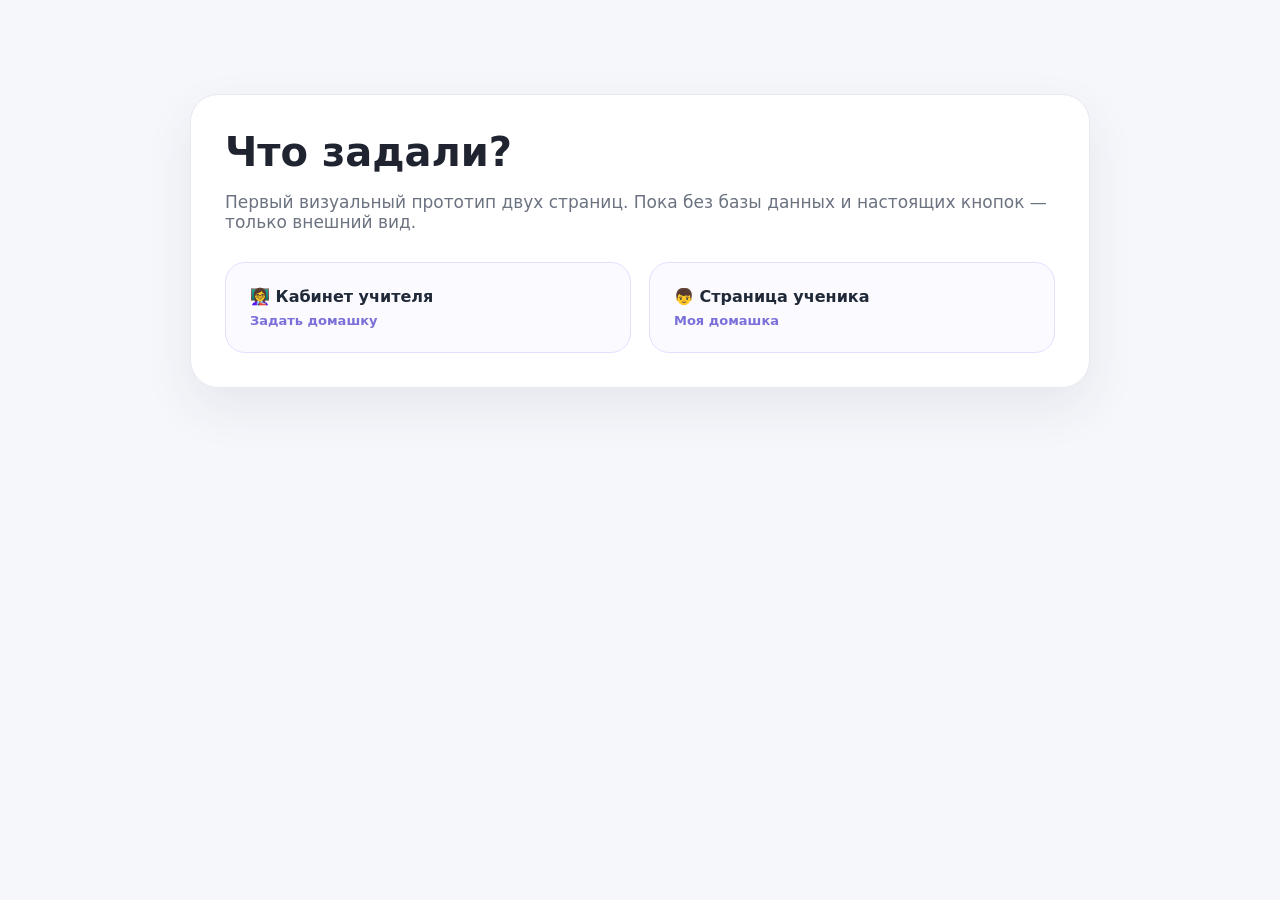
==== index.html @ 57237408 "Initial project upload" ====
<!doctype html>
<html lang="ru">
<head>
<meta charset="utf-8">
<meta name="viewport" content="width=device-width, initial-scale=1">
<title>Что задали? — UI прототип</title>
<style>
body{margin:0;font-family:Inter,"Segoe UI",system-ui,sans-serif;background:#f6f7fb;color:#202431}
.wrap{max-width:900px;margin:70px auto;padding:24px}
.card{background:#fff;border:1px solid #e7e9ef;border-radius:28px;padding:34px;box-shadow:0 20px 50px rgba(45,48,80,.08)}
h1{font-size:40px;margin:0 0 10px}p{color:#6b7280;font-size:17px}
.links{display:grid;grid-template-columns:1fr 1fr;gap:18px;margin-top:30px}
a{display:block;text-decoration:none;color:#1f2937;background:#fafaff;border:1px solid #e3dfff;border-radius:20px;padding:24px;font-weight:800}
a span{display:block;font-size:13px;color:#7b70d9;margin-top:7px}
@media(max-width:650px){.links{grid-template-columns:1fr}}
</style>
</head>
<body>
<div class="wrap">
  <div class="card">
    <h1>Что задали?</h1>
    <p>Первый визуальный прототип двух страниц. Пока без базы данных и настоящих кнопок — только внешний вид.</p>
    <div class="links">
      <a href="teacher.html">👩‍🏫 Кабинет учителя<span>Задать домашку</span></a>
      <a href="student.html">👦 Страница ученика<span>Моя домашка</span></a>
    </div>
  </div>
</div>
</body>
</html>
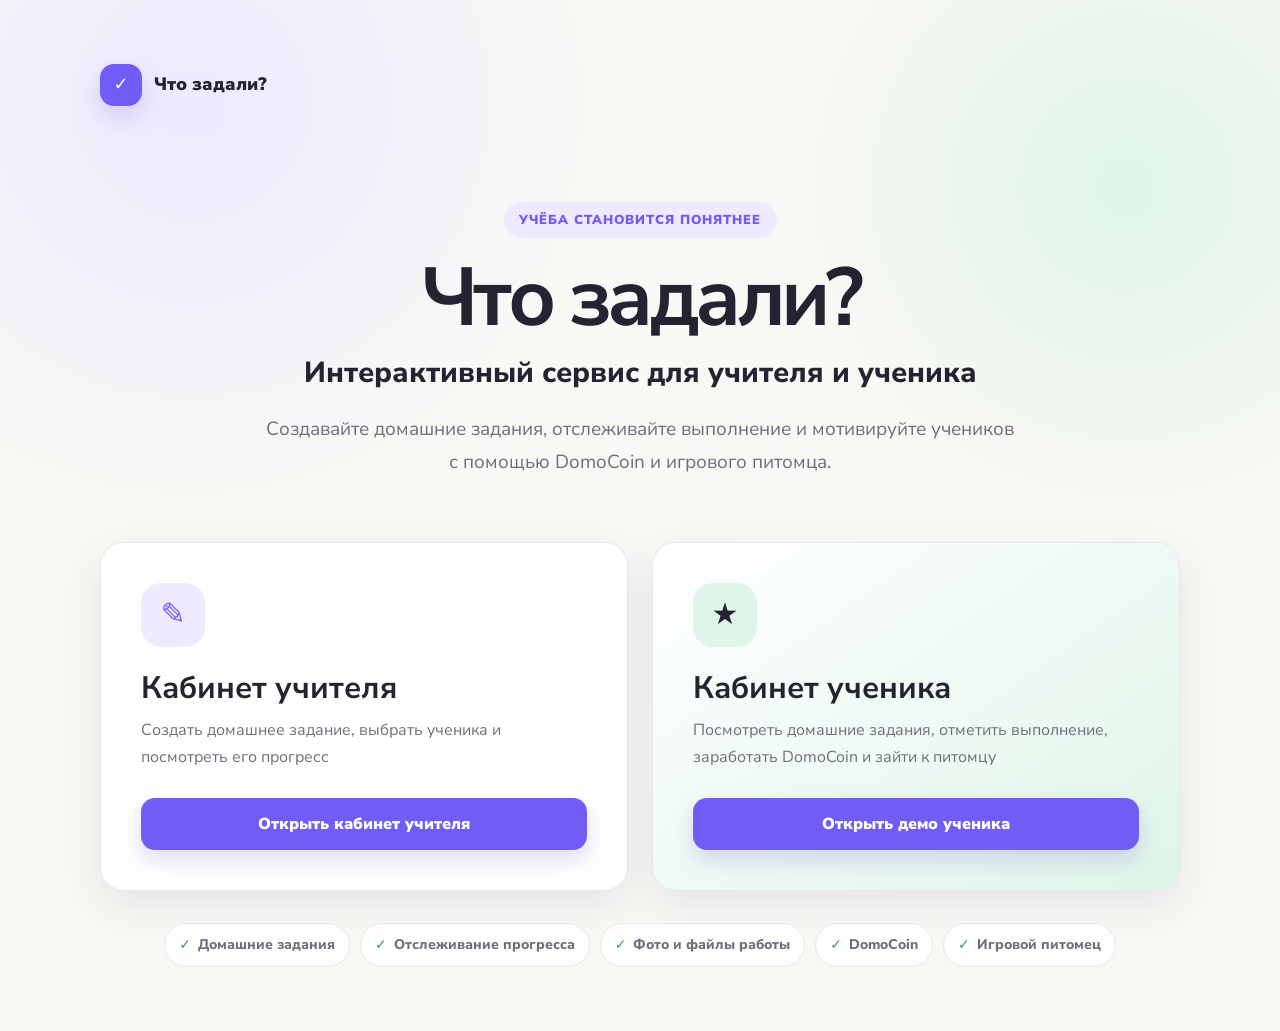
==== commit a8312464: "Update project landing page" ====
--- a/index.html
+++ b/index.html
@@ -1,30 +1,69 @@
 <!doctype html>
 <html lang="ru">
 <head>
-<meta charset="utf-8">
-<meta name="viewport" content="width=device-width, initial-scale=1">
-<title>Что задали? — UI прототип</title>
-<style>
-body{margin:0;font-family:Inter,"Segoe UI",system-ui,sans-serif;background:#f6f7fb;color:#202431}
-.wrap{max-width:900px;margin:70px auto;padding:24px}
-.card{background:#fff;border:1px solid #e7e9ef;border-radius:28px;padding:34px;box-shadow:0 20px 50px rgba(45,48,80,.08)}
-h1{font-size:40px;margin:0 0 10px}p{color:#6b7280;font-size:17px}
-.links{display:grid;grid-template-columns:1fr 1fr;gap:18px;margin-top:30px}
-a{display:block;text-decoration:none;color:#1f2937;background:#fafaff;border:1px solid #e3dfff;border-radius:20px;padding:24px;font-weight:800}
-a span{display:block;font-size:13px;color:#7b70d9;margin-top:7px}
-@media(max-width:650px){.links{grid-template-columns:1fr}}
-</style>
+  <meta charset="utf-8">
+  <meta name="viewport" content="width=device-width, initial-scale=1">
+  <title>Что задали? — сервис для учителя и ученика</title>
+  <link rel="preconnect" href="https://fonts.googleapis.com">
+  <link rel="preconnect" href="https://fonts.gstatic.com" crossorigin>
+  <link href="https://fonts.googleapis.com/css2?family=Nunito+Sans:wght@400;600;700;800;900&display=swap" rel="stylesheet">
+  <link rel="stylesheet" href="styles.css">
+  <style>
+    .landing-page{min-height:100vh;padding:clamp(24px,5vw,72px) 20px;background:radial-gradient(circle at 15% 10%,var(--color-primary-light) 0,transparent 28%),radial-gradient(circle at 88% 18%,var(--color-mint) 0,transparent 24%),var(--color-background);overflow:hidden}
+    .landing-shell{width:min(1080px,100%);margin:0 auto}
+    .landing-brand{display:inline-flex;align-items:center;gap:12px;color:var(--color-text);font-weight:900;font-size:18px;text-decoration:none}
+    .landing-brand-mark{display:grid;place-items:center;width:42px;height:42px;border-radius:14px;color:#fff;background:var(--color-primary);box-shadow:0 10px 24px rgba(110,86,207,.24)}
+    .landing-hero{text-align:center;padding:clamp(52px,8vw,96px) 0 clamp(38px,6vw,64px)}
+    .landing-eyebrow{display:inline-flex;padding:8px 15px;border-radius:999px;color:var(--color-primary);background:var(--color-primary-light);font-size:13px;font-weight:900;letter-spacing:.08em;text-transform:uppercase}
+    .landing-hero h1{margin:20px 0 12px;color:var(--color-text);font-size:clamp(48px,8vw,82px);line-height:.98;letter-spacing:-.055em}
+    .landing-subtitle{margin:0;color:var(--color-text);font-size:clamp(21px,3vw,29px);font-weight:800}
+    .landing-description{max-width:750px;margin:18px auto 0;color:var(--color-text-muted);font-size:clamp(16px,2vw,19px);line-height:1.7}
+    .landing-cards{display:grid;grid-template-columns:repeat(2,minmax(0,1fr));gap:24px}
+    .landing-card{display:flex;flex-direction:column;min-height:330px;padding:clamp(26px,4vw,40px);border:1px solid var(--color-border);border-radius:var(--radius-xl);background:var(--color-surface);box-shadow:var(--shadow-md);transition:transform .22s ease,box-shadow .22s ease,border-color .22s ease}
+    .landing-card:hover{transform:translateY(-5px);border-color:var(--color-primary-light);box-shadow:var(--shadow-lg)}
+    .landing-card--student{background:linear-gradient(145deg,var(--color-surface),var(--color-mint))}
+    .landing-card-icon{display:grid;place-items:center;width:64px;height:64px;margin-bottom:24px;border-radius:20px;background:var(--color-primary-light);color:var(--color-primary);font-size:30px}
+    .landing-card--student .landing-card-icon{background:var(--color-mint);color:var(--color-text)}
+    .landing-card h2{margin:0 0 12px;font-size:clamp(24px,3vw,31px);color:var(--color-text)}
+    .landing-card p{margin:0 0 28px;color:var(--color-text-muted);font-size:16px;line-height:1.65}
+    .landing-action{display:inline-flex;align-items:center;justify-content:center;min-height:52px;margin-top:auto;padding:0 22px;border-radius:var(--radius-md);background:var(--color-primary);color:#fff;text-decoration:none;font-weight:900;box-shadow:0 10px 22px rgba(110,86,207,.22);transition:transform .18s ease,background .18s ease,box-shadow .18s ease}
+    .landing-action:hover{transform:translateY(-2px);background:var(--color-primary-hover);box-shadow:0 14px 28px rgba(110,86,207,.28)}
+    .landing-action:focus-visible{outline:3px solid var(--color-focus);outline-offset:3px}
+    .landing-features{display:flex;flex-wrap:wrap;justify-content:center;gap:10px;margin:32px auto 0;padding:0;list-style:none}
+    .landing-features li{display:flex;align-items:center;gap:7px;padding:10px 14px;border:1px solid var(--color-border);border-radius:999px;background:rgba(255,255,255,.82);color:var(--color-text-muted);font-size:14px;font-weight:800}
+    .landing-features span{color:var(--color-success)}
+    @media(max-width:720px){.landing-page{padding:20px 16px 40px}.landing-hero{padding:52px 0 36px}.landing-cards{grid-template-columns:1fr}.landing-card{min-height:290px}.landing-action{width:100%}.landing-features{justify-content:flex-start}}
+    @media(prefers-reduced-motion:reduce){.landing-card,.landing-action{transition:none}}
+  </style>
 </head>
 <body>
-<div class="wrap">
-  <div class="card">
-    <h1>Что задали?</h1>
-    <p>Первый визуальный прототип двух страниц. Пока без базы данных и настоящих кнопок — только внешний вид.</p>
-    <div class="links">
-      <a href="teacher.html">👩‍🏫 Кабинет учителя<span>Задать домашку</span></a>
-      <a href="student.html">👦 Страница ученика<span>Моя домашка</span></a>
+  <main class="landing-page">
+    <div class="landing-shell">
+      <a class="landing-brand" href="index.html" aria-label="Что задали? — главная"><span class="landing-brand-mark">✓</span><span>Что задали?</span></a>
+      <section class="landing-hero">
+        <span class="landing-eyebrow">Учёба становится понятнее</span>
+        <h1>Что задали?</h1>
+        <p class="landing-subtitle">Интерактивный сервис для учителя и ученика</p>
+        <p class="landing-description">Создавайте домашние задания, отслеживайте выполнение и мотивируйте учеников с помощью DomoCoin и игрового питомца.</p>
+      </section>
+      <section class="landing-cards" aria-label="Выбор кабинета">
+        <article class="landing-card">
+          <div class="landing-card-icon" aria-hidden="true">✎</div>
+          <h2>Кабинет учителя</h2>
+          <p>Создать домашнее задание, выбрать ученика и посмотреть его прогресс</p>
+          <a class="landing-action" href="teacher.html">Открыть кабинет учителя</a>
+        </article>
+        <article class="landing-card landing-card--student">
+          <div class="landing-card-icon" aria-hidden="true">★</div>
+          <h2>Кабинет ученика</h2>
+          <p>Посмотреть домашние задания, отметить выполнение, заработать DomoCoin и зайти к питомцу</p>
+          <a class="landing-action" href="student.html?id=student-1786866739611-kjg9m">Открыть демо ученика</a>
+        </article>
+      </section>
+      <ul class="landing-features" aria-label="Возможности сервиса">
+        <li><span>✓</span> Домашние задания</li><li><span>✓</span> Отслеживание прогресса</li><li><span>✓</span> Фото и файлы работы</li><li><span>✓</span> DomoCoin</li><li><span>✓</span> Игровой питомец</li>
+      </ul>
     </div>
-  </div>
-</div>
+  </main>
 </body>
 </html>
--- a/styles.css
+++ b/styles.css
@@ -0,0 +1,696 @@
+@import url('https://fonts.googleapis.com/css2?family=Nunito+Sans:wght@400;600;700;800;900&display=swap');
+
+:root{
+  /* Brand and surfaces */
+  --color-primary:#715cf6;
+  --color-primary-hover:#6049e8;
+  --color-primary-active:#533dd5;
+  --color-primary-light:#eeeaff;
+  --color-primary-subtle:#f8f6ff;
+  --color-primary-gradient:#9b8cf8;
+  --color-primary-shadow:rgba(113,92,246,.20);
+  --color-background:#faf8f5;
+  --color-surface:#ffffff;
+  --color-surface-soft:#f8f7fb;
+  --color-border:#e9e6ee;
+  --color-border-strong:#d8d2e1;
+  --color-text:#252331;
+  --color-text-muted:#716d7c;
+  --color-text-subtle:#9893a2;
+  --color-on-primary:#ffffff;
+
+  /* Friendly accents */
+  --color-mint:#dff5e9;
+  --color-mint-strong:#68c99a;
+  --color-blue-light:#e2f1ff;
+  --color-blue:#65a7e8;
+  --color-yellow-light:#fff2c9;
+  --color-yellow:#e8b94f;
+  --color-peach:#ffe4d5;
+  --color-pink:#f18db6;
+
+  /* Semantic colors */
+  --color-success:#2f9b6d;
+  --color-success-light:#e2f6eb;
+  --color-warning:#b97820;
+  --color-warning-light:#fff0d5;
+  --color-neutral:#7f8490;
+  --color-neutral-light:#f0f1f4;
+  --color-danger:#d94f5d;
+  --color-danger-hover:#c43d4b;
+  --color-danger-light:#fff0f2;
+  --color-focus:rgba(113,92,246,.22);
+  --color-overlay:rgba(37,35,49,.42);
+  --color-overlay-border:rgba(255,255,255,.16);
+
+  /* Typography */
+  --font-family:"Nunito Sans",ui-rounded,"Segoe UI",system-ui,-apple-system,sans-serif;
+  --font-size-xs:12px;
+  --font-size-sm:14px;
+  --font-size-md:16px;
+  --font-size-lg:19px;
+  --font-size-xl:26px;
+  --font-size-page:clamp(30px,3.4vw,42px);
+  --line-height-tight:1.15;
+  --line-height-body:1.55;
+  --font-weight-medium:600;
+  --font-weight-bold:800;
+
+  /* Spacing */
+  --space-2xs:4px;
+  --space-xs:8px;
+  --space-sm:12px;
+  --space-md:16px;
+  --space-lg:24px;
+  --space-xl:32px;
+  --space-2xl:48px;
+
+  /* Shape, elevation and controls */
+  --radius-sm:10px;
+  --radius-md:14px;
+  --radius-lg:20px;
+  --radius-xl:24px;
+  --radius-pill:999px;
+  --shadow-sm:0 6px 18px rgba(48,42,70,.06);
+  --shadow-md:0 14px 38px rgba(48,42,70,.09);
+  --shadow-lg:0 24px 64px rgba(48,42,70,.13);
+  --control-height:46px;
+  --transition-fast:150ms ease;
+
+  /* Backward-compatible aliases used by the current pages */
+  --bg:var(--color-background);
+  --card:var(--color-surface);
+  --text:var(--color-text);
+  --muted:var(--color-text-muted);
+  --line:var(--color-border);
+  --purple:var(--color-primary);
+  --purple-soft:var(--color-primary-light);
+  --green:var(--color-success);
+  --yellow:var(--color-yellow);
+  --blue:var(--color-blue);
+  --pink:var(--color-pink);
+  --shadow:var(--shadow-md);
+  --radius:var(--radius-xl);
+}
+*{box-sizing:border-box}
+body{
+  margin:0;
+  font-family:var(--font-family);
+  font-size:var(--font-size-md);
+  line-height:var(--line-height-body);
+  color:var(--text);
+  background:
+    radial-gradient(circle at 10% 5%, rgba(111,92,255,.10), transparent 25%),
+    radial-gradient(circle at 90% 0%, rgba(98,168,255,.11), transparent 22%),
+    var(--bg);
+}
+button,input,textarea,select{font:inherit}
+button{cursor:pointer}
+a{text-decoration:none;color:inherit}
+
+.app{
+  display:grid;
+  grid-template-columns:250px minmax(0,1fr);
+  min-height:100vh;
+}
+.sidebar{
+  background:#fff;
+  border-right:1px solid var(--line);
+  padding:26px 22px;
+  position:sticky;
+  top:0;
+  height:100vh;
+  min-height:0;
+  display:flex;
+  flex-direction:column;
+  overflow:hidden;
+}
+.brand{
+  display:flex;
+  align-items:center;
+  gap:12px;
+  margin-bottom:8px;
+}
+.brand-mark{
+  width:44px;height:44px;border-radius:15px;
+  display:grid;place-items:center;
+  background:linear-gradient(145deg,var(--purple),#9d8dff);
+  color:white;font-size:22px;
+  box-shadow:0 10px 25px rgba(111,92,255,.28);
+}
+.brand h1{font-size:20px;margin:0}
+.brand small{display:block;color:var(--muted);font-weight:600;margin-top:2px}
+.nav-label{
+  color:#9aa0ad;text-transform:uppercase;font-size:11px;
+  letter-spacing:.12em;font-weight:800;margin:8px 10px 10px;
+}
+.student-list{
+  min-height:0;
+  flex:1 1 auto;
+  display:flex;
+  flex-direction:column;
+  margin-top:6px;
+  overflow:hidden;
+}
+#sidebarStudents{
+  min-height:0;
+  flex:1 1 auto;
+  overflow-x:hidden;
+  overflow-y:auto;
+  padding-right:4px;
+  scrollbar-gutter:stable;
+}
+.student{
+  display:flex;align-items:center;gap:10px;
+  padding:10px 8px;border-radius:13px;color:#515767;
+}
+.avatar{
+  width:34px;height:34px;border-radius:50%;
+  display:grid;place-items:center;overflow:hidden;font-weight:800;font-size:13px;
+}
+.avatar img{width:100%;height:100%;display:block;object-fit:cover}
+.a1{background:#ffe0ec;color:#b83d72}
+.a2{background:#e4f2ff;color:#3979b5}
+.a3{background:#e9f8e9;color:#408c52}
+.add-student{
+  border:none;background:transparent;color:var(--purple);
+  flex:0 0 auto;
+  width:100%;
+  font-weight:800;padding:12px 8px;margin-top:5px;
+  text-align:left;
+}
+.main{height:100vh;min-width:0;padding:24px 28px;display:flex;flex-direction:column;overflow:hidden}
+.homework-manager{margin-bottom:22px;padding-bottom:18px;border-bottom:1px solid var(--line)}
+.homework-tabs{display:grid;gap:8px;max-height:220px;overflow-y:auto}
+.homework-tab{position:relative;display:grid;grid-template-columns:40px minmax(0,1fr) auto;grid-template-areas:"date date published" "icon state published";align-items:center;gap:10px 11px;width:100%;padding:14px;border:1px solid var(--line);border-radius:16px;background:#fff;text-align:left;color:var(--text)}
+.homework-tab:hover{border-color:#cec7ff;box-shadow:0 7px 18px rgba(50,50,90,.07)}.homework-tab.active{border-color:var(--purple);background:#f8f6ff;box-shadow:0 0 0 2px var(--purple-soft)}
+.homework-date{grid-area:date;font-size:13px;font-weight:800}.homework-state-icon{grid-area:icon;width:38px;height:38px;display:grid;place-items:center;border-radius:50%;font-size:20px;font-weight:900}.homework-state-copy{grid-area:state;min-width:0}.homework-state-copy strong,.homework-state-copy small{display:block}.homework-state-copy strong{font-size:14px}.homework-state-copy small{margin-top:3px;color:var(--muted);font-size:12px}.homework-published{grid-area:published;align-self:start;padding:4px 6px;border-radius:999px;background:#f0f1f5;color:#777e8c;font-size:9px;font-weight:900;text-transform:uppercase}
+.homework-state-complete .homework-state-icon{background:#dff6e9;color:#23845d}.homework-state-complete .homework-state-copy strong{color:#23845d}.homework-state-partial .homework-state-icon{background:#fff1cc;color:#b47713}.homework-state-partial .homework-state-copy strong{color:#9a6817}.homework-state-not-started .homework-state-icon{background:#f0f1f5;color:#858b97}.homework-state-draft .homework-state-icon{background:#eeeaff;color:var(--purple)}
+.homework-delete{margin-top:18px}
+.other-homeworks{display:grid;gap:18px;margin-top:28px}
+.other-homeworks h2{font-size:24px;margin-bottom:4px}
+.homework-summary{padding:18px;border:1px solid var(--line);border-radius:18px;background:#fff}
+.homework-summary summary{cursor:pointer;font-weight:800}
+.homework-summary .task-grid{margin-top:16px}
+.topbar{
+  display:flex;align-items:center;justify-content:space-between;
+  flex:0 0 auto;gap:16px;margin-bottom:18px;
+}
+.eyebrow{color:var(--purple);font-weight:800;font-size:13px;margin-bottom:5px}
+h2{font-size:34px;line-height:1.1;margin:0}
+.subtitle{margin:8px 0 0;color:var(--muted)}
+.teacher-pill{
+  display:flex;align-items:center;gap:9px;background:white;
+  padding:8px 12px;border-radius:999px;box-shadow:0 7px 22px rgba(50,50,90,.08);
+  border:1px solid transparent;font-weight:700;color:var(--text);
+}
+.teacher-pill:hover{border-color:#d8d2ff;background:#fcfbff}.teacher-pill:focus-visible{outline:3px solid var(--purple-soft);border-color:var(--purple)}
+.teacher-dot{width:34px;height:34px;border-radius:50%;background:#ffe4ad;display:grid;place-items:center;overflow:hidden}.teacher-dot img{width:100%;height:100%;display:block;object-fit:cover}
+.grid{
+  display:grid;
+  grid-template-columns:minmax(0,1fr) minmax(300px,350px);
+  gap:20px;
+}
+.panel{
+  background:var(--card);border:1px solid rgba(232,234,240,.8);
+  border-radius:var(--radius);box-shadow:var(--shadow);
+  padding:24px;
+}
+.panel h3{margin:0 0 18px;font-size:19px}
+.teacher-workspace{flex:1 1 auto;min-height:0}.homework-editor-panel{min-height:0;overflow-y:auto;scrollbar-gutter:stable}.homework-history-panel{min-height:0;display:flex;flex-direction:column;overflow:hidden}.history-heading{display:flex;align-items:flex-start;justify-content:space-between;gap:12px;margin-bottom:16px}.history-heading h3{margin:0}.history-heading .add-btn{flex:0 0 auto;padding:10px 11px;font-size:12px}.homework-history-panel .homework-tabs{flex:1 1 auto;min-height:0;max-height:none;overflow-y:auto;padding-right:4px;scrollbar-gutter:stable}.editor-footer-actions{display:grid;grid-template-columns:auto 1fr auto;align-items:center;gap:12px;margin-top:22px;padding-top:18px;border-top:1px solid var(--line)}.editor-footer-actions .homework-delete,.editor-footer-actions .student-view-link,.editor-footer-actions .publish{width:auto;margin:0}.editor-footer-actions .student-view-link{padding:10px;text-align:right}.editor-footer-actions .publish{padding:12px 18px}.editor-empty{display:none;min-height:320px;place-items:center;align-content:center;text-align:center;color:var(--muted)}.editor-empty span{font-size:42px}.editor-empty h3{margin:12px 0 5px;color:var(--text)}.editor-empty p{margin:0}#homeworkEditor[hidden]+.editor-empty{display:grid}
+.fields{
+  display:grid;grid-template-columns:1fr 1fr;gap:14px;margin-bottom:22px;
+}
+.field label{display:block;font-size:12px;color:var(--muted);font-weight:800;margin:0 0 7px}
+.fake-input{
+  min-height:48px;border:1px solid var(--line);border-radius:14px;
+  padding:13px 14px;background:#fbfbfd;font-weight:700;color:#3d4350;
+  display:flex;align-items:center;justify-content:space-between;
+}
+.real-input{
+  width:100%;min-height:48px;border:1px solid var(--line);border-radius:14px;
+  padding:11px 13px;background:#fbfbfd;font-weight:700;color:#3d4350;outline:none;
+}
+.real-input:focus{border-color:var(--purple);box-shadow:0 0 0 3px var(--purple-soft)}
+.lesson-inputs{display:grid;grid-template-columns:minmax(0,1.4fr) minmax(90px,.8fr);gap:8px}
+.student-row{position:relative;display:flex;align-items:center;border-radius:13px}
+.student-row:hover,.student-row.selected{background:#f5f3ff;color:var(--purple)}
+.student-button{min-width:0;flex:1;border:none;background:transparent;text-align:left;font:inherit;cursor:pointer}
+.student-button span:last-child{overflow:hidden;text-overflow:ellipsis;white-space:nowrap}
+.student-button .student-name{min-width:0;overflow:hidden;text-overflow:ellipsis;white-space:nowrap}
+.student-progress-mini{flex:0 0 auto;margin-left:auto;padding:3px 6px;border-radius:999px;background:#ebe8ff;color:var(--purple);font-size:10px;font-weight:900}
+.student-menu-button{flex:0 0 auto;width:34px;height:34px;margin-right:4px;border:none;border-radius:10px;background:transparent;color:#888e9a;font-size:20px;font-weight:900;line-height:1}
+.student-menu-button:hover,.student-menu-button[aria-expanded="true"]{background:white;color:var(--purple)}
+.student-menu{position:absolute;z-index:15;right:4px;top:40px;width:145px;background:white;border:1px solid var(--line);border-radius:13px;padding:5px;box-shadow:0 12px 30px rgba(35,36,60,.16)}
+.student-menu button{display:block;width:100%;border:none;background:transparent;border-radius:9px;padding:9px 10px;text-align:left;font-size:13px;font-weight:700;color:#505665}
+.student-menu button:hover{background:#f4f2ff;color:var(--purple)}
+.student-menu .delete-action{color:#d64e5c}.student-menu .delete-action:hover{background:#fff0f1;color:#c93444}
+.section-title{
+  display:flex;align-items:center;justify-content:space-between;margin:8px 0 14px;
+}
+.section-title h3{margin:0}
+.add-btn{
+  border:none;background:var(--purple);color:white;
+  padding:11px 15px;border-radius:13px;font-weight:800;
+  box-shadow:0 8px 20px rgba(111,92,255,.24)
+}
+.hw-card{
+  display:grid;grid-template-columns:50px 1fr auto;gap:14px;
+  align-items:center;border:1px solid var(--line);border-radius:18px;
+  padding:14px;margin-bottom:12px;background:#fff;
+}
+.hw-icon{
+  width:50px;height:50px;border-radius:15px;display:grid;place-items:center;font-size:24px
+}
+.i-file{background:#fff1c8}.i-game{background:#e9e5ff}.i-brain{background:#dff7ea}.i-video{background:#dff0ff}
+.hw-card strong{display:block;margin-bottom:4px}
+.hw-card p{margin:0;color:var(--muted);font-size:14px}
+.hw-content{min-width:0}
+.hw-actions{display:flex;gap:5px}
+.hw-actions button{
+  width:34px;height:34px;border:none;border-radius:10px;background:#f4f5f8;
+  color:#747a88;font-weight:800;font-size:18px;transition:.15s ease;
+}
+.hw-actions button:hover{background:var(--purple-soft);color:var(--purple)}
+.i-read{background:#ffe8d6}.i-other{background:#ffe5f1}
+.preview-card{
+  background:linear-gradient(180deg,#f7f5ff 0,#fff 32%);
+  border:1px solid #e5e0ff;border-radius:22px;padding:22px;
+}
+.preview-card .student-head{
+  display:flex;align-items:center;gap:12px;margin-bottom:18px
+}
+.preview-card .big-avatar{
+  width:52px;height:52px;border-radius:18px;background:#e7e3ff;
+  display:grid;place-items:center;overflow:hidden;font-size:24px
+}
+.preview-card .big-avatar img{width:100%;height:100%;display:block;object-fit:cover}
+.preview-card h4{margin:0;font-size:19px}
+.preview-card small{color:var(--muted)}
+.progress-top{display:flex;justify-content:space-between;margin:18px 0 8px;font-size:13px;font-weight:800}
+.progress{height:11px;border-radius:999px;background:#ececf3;overflow:hidden}
+.progress span{display:block;width:50%;height:100%;background:linear-gradient(90deg,var(--purple),#9a8cff)}
+.mini-task{
+  display:flex;gap:11px;align-items:center;padding:11px 0;border-bottom:1px solid #f0f1f5;
+}
+.mini-task:last-child{border-bottom:none}
+.check{
+  width:24px;height:24px;border-radius:8px;border:2px solid #d5d8e1;
+  flex:0 0 auto;background:white;
+}
+.check.done{background:var(--green);border-color:var(--green);color:white;display:grid;place-items:center;font-size:14px}
+.mini-task span{font-size:14px;font-weight:700}
+.mini-task.is-done span{color:#848a96;text-decoration:line-through}
+.publish{
+  width:100%;border:none;background:#202431;color:white;
+  padding:14px;border-radius:15px;font-weight:800;margin-top:16px;
+}
+.student-view-link{display:block;text-align:center;color:var(--purple);font-weight:800;margin-top:18px;padding:4px}
+.student-view-link.is-disabled{opacity:.45;pointer-events:none}
+.add-btn:disabled,.publish:disabled{opacity:.45;cursor:not-allowed;box-shadow:none}
+.toast{position:fixed;z-index:150;right:28px;bottom:28px;background:#202431;color:white;padding:13px 17px;border-radius:14px;box-shadow:0 14px 35px rgba(32,36,49,.25);font-weight:800;opacity:0;transform:translateY(12px);pointer-events:none;transition:.2s ease}
+.toast.show{opacity:1;transform:none}
+
+/* Homework builder */
+.modal[hidden]{display:none}
+.modal{position:fixed;inset:0;z-index:100;display:grid;place-items:center;padding:20px;opacity:0;transition:opacity .16s ease}
+.modal.is-open{opacity:1}
+.modal-backdrop{position:absolute;inset:0;background:rgba(26,28,40,.42);backdrop-filter:blur(4px)}
+.modal-dialog{
+  position:relative;z-index:1;width:min(560px,100%);max-height:calc(100vh - 40px);overflow:auto;
+  background:white;border-radius:24px;padding:27px;box-shadow:0 28px 80px rgba(25,24,50,.25);
+  transform:translateY(10px) scale(.98);transition:transform .16s ease;
+}
+.modal-dialog-small{width:min(430px,100%)}
+.modal.is-open .modal-dialog{transform:none}
+.modal-dialog h2{font-size:26px;margin-bottom:7px;padding-right:30px}
+.modal-hint{color:var(--muted);margin:0 0 20px}
+.teacher-avatar-editor{display:flex;align-items:center;gap:18px;margin:20px 0 14px}.teacher-avatar-preview{flex:0 0 auto;width:92px;height:92px;display:grid;place-items:center;overflow:hidden;border:4px solid #fff;border-radius:50%;background:#ffe4ad;box-shadow:0 8px 25px rgba(50,50,90,.14);font-size:40px}.teacher-avatar-preview img{width:100%;height:100%;display:block;object-fit:cover}.teacher-avatar-controls{display:flex;align-items:flex-start;flex-wrap:wrap;gap:8px}.teacher-avatar-controls small{flex-basis:100%;color:var(--muted)}.avatar-upload-button,.avatar-remove-button{display:inline-flex;align-items:center;justify-content:center;border-radius:11px;padding:9px 11px;font-size:13px;font-weight:800}.avatar-upload-button{cursor:pointer;background:var(--purple-soft);color:var(--purple)}.avatar-remove-button{border:1px solid var(--line);background:#fff;color:#6b7280}.profile-file-error{min-height:20px;margin-bottom:5px;color:#c93444;font-size:13px;font-weight:700}
+.modal-close{position:absolute;right:17px;top:15px;width:36px;height:36px;border:none;border-radius:12px;background:#f3f4f7;color:#6b7280;font-size:24px;line-height:1}
+.task-type-grid{display:grid;grid-template-columns:1fr 1fr;gap:10px}
+.task-type-option{display:flex;align-items:center;gap:12px;text-align:left;border:1px solid var(--line);background:white;border-radius:17px;padding:12px;color:var(--text)}
+.task-type-option:hover{border-color:#c8c0ff;background:#faf9ff}
+.task-type-option .hw-icon{width:44px;height:44px;flex:0 0 auto}
+.selected-type{display:flex;align-items:center;gap:10px;color:var(--purple);font-size:14px;font-weight:800;margin-bottom:9px}
+.selected-type .hw-icon{width:38px;height:38px;border-radius:12px;font-size:19px}
+.form-field{margin-top:17px}
+.form-field label{display:block;margin-bottom:7px;font-size:13px;font-weight:800;color:#505665}
+.form-field input,.form-field textarea{width:100%;border:1px solid var(--line);border-radius:13px;padding:12px 13px;background:#fbfbfd;outline:none;resize:vertical}
+.form-field input:focus,.form-field textarea:focus{border-color:var(--purple);box-shadow:0 0 0 3px var(--purple-soft)}
+.form-field label span,.form-field small{color:#9aa0ad;font-weight:600}
+.form-field small{display:block;margin-top:6px}
+.file-placeholder{width:100%;border:1px dashed #cfd2dc;background:#fafafd;border-radius:13px;padding:14px;text-align:left;color:#707684}
+.file-placeholder span{float:right;background:#eceef3;border-radius:999px;padding:3px 8px;font-size:11px;font-weight:800}
+.form-actions{display:flex;justify-content:flex-end;gap:10px;margin-top:24px}
+.cancel-btn{border:1px solid var(--line);background:white;padding:11px 15px;border-radius:13px;font-weight:800;color:#626876}
+.danger-btn{border:none;background:#e34d5b;color:white;padding:11px 15px;border-radius:13px;font-weight:800}
+.danger-btn:hover{background:#cb3947}
+.delete-symbol{width:48px;height:48px;display:grid;place-items:center;border-radius:15px;background:#fff0f1;font-size:23px;margin-bottom:13px}
+.empty-state{text-align:center;border:1px dashed #d9dce5;border-radius:18px;padding:27px;color:var(--muted)}
+.empty-state span{display:block;font-size:27px;margin-bottom:7px}.empty-state strong{display:block;color:var(--text)}.empty-state p{margin:5px 0 0}
+.preview-list{margin-top:14px}.preview-empty{text-align:center;color:#9aa0ad;padding:24px 8px;font-size:14px}
+body.modal-open{overflow:hidden}
+
+/* Student page */
+.student-page{
+  min-height:100vh;padding:28px;
+}
+.student-shell{max-width:980px;margin:0 auto}
+.student-top{
+  display:flex;justify-content:space-between;align-items:center;margin-bottom:28px;
+}
+.student-logo{display:flex;align-items:center;gap:10px;font-weight:900}
+.student-logo .brand-mark{width:38px;height:38px;border-radius:13px;font-size:18px}
+.student-profile{
+  display:flex;align-items:center;gap:10px;background:white;border:1px solid var(--line);
+  padding:7px 10px;border-radius:999px;font-weight:800;color:var(--text)
+}
+.student-profile:hover{border-color:#d7d1ff;background:#fcfbff}.student-profile-avatar{width:34px;height:34px;display:grid;place-items:center;overflow:hidden;flex:0 0 auto;padding:0;border:0;border-radius:50%;background:#e4f2ff;cursor:pointer}.student-profile-avatar:hover{box-shadow:0 0 0 3px var(--color-primary-light)}.student-profile-avatar img{width:100%;height:100%;display:block;object-fit:cover}
+.student-avatar-trigger{position:relative}.avatar-edit-hint{position:absolute;z-index:8;left:50%;top:calc(100% + 8px);width:max-content;max-width:180px;padding:7px 10px;border-radius:var(--radius-sm);background:var(--color-text);color:var(--color-surface);font-size:11px;font-weight:800;opacity:0;visibility:hidden;transform:translate(-50%,-4px);pointer-events:none;box-shadow:var(--shadow-md);transition:opacity var(--transition-fast),transform var(--transition-fast),visibility var(--transition-fast)}.student-avatar-trigger:hover .avatar-edit-hint,.student-avatar-trigger:focus-visible .avatar-edit-hint{opacity:1;visibility:visible;transform:translate(-50%,0)}
+.student-teacher-badge{display:flex;align-items:center;gap:9px;padding:6px 10px 6px 7px;border:1px solid var(--line);border-radius:999px;background:#fff;box-shadow:0 5px 16px rgba(50,50,90,.05)}.student-teacher-avatar{width:34px;height:34px;display:grid;place-items:center;overflow:hidden;flex:0 0 auto;border-radius:50%;background:#ffe4ad}.student-teacher-avatar img{width:100%;height:100%;display:block;object-fit:cover}.student-teacher-badge strong,.student-teacher-badge small{display:block;max-width:150px;overflow:hidden;text-overflow:ellipsis;white-space:nowrap}.student-teacher-badge strong{font-size:13px}.student-teacher-badge small{margin-top:1px;color:var(--muted);font-size:10px;font-weight:700}
+.avatar-picker-dialog{width:min(650px,100%);max-height:calc(100vh - 40px);overflow-y:auto}.avatar-picker-group+.avatar-picker-group{margin-top:22px}.avatar-picker-group h3{margin:0 0 11px;font-size:17px}.avatar-picker-grid{display:grid;grid-template-columns:repeat(5,minmax(0,1fr));gap:12px}.avatar-choice{aspect-ratio:1;min-width:0;padding:4px;overflow:hidden;border:3px solid transparent;border-radius:50%;background:#f4f2ff;transition:transform .15s,border-color .15s}.avatar-choice:hover{transform:translateY(-2px);border-color:#cfc7ff}.avatar-choice.selected{border-color:var(--purple);box-shadow:0 0 0 3px var(--purple-soft)}.avatar-choice img{width:100%;height:100%;display:block;border-radius:50%;object-fit:cover}.avatar-choice:disabled{opacity:.65}
+.hero{
+  position:relative;overflow:hidden;
+  background:linear-gradient(135deg,#6f5cff 0%,#8c79ff 58%,#6aa8ff 100%);
+  color:white;border-radius:30px;padding:32px;box-shadow:0 22px 50px rgba(84,73,176,.22);
+}
+.hero:after{
+  content:"";position:absolute;width:220px;height:220px;border-radius:50%;
+  background:rgba(255,255,255,.10);right:-70px;top:-80px
+}
+.hero h1{font-size:34px;margin:0 0 8px}
+.hero p{margin:0;color:rgba(255,255,255,.82);font-weight:600}
+.next-lesson{
+  display:inline-flex;align-items:center;gap:8px;margin-top:20px;
+  background:rgba(255,255,255,.16);padding:10px 13px;border-radius:13px;
+  font-weight:800;font-size:14px
+}
+.student-progress{
+  background:white;border-radius:22px;padding:20px 22px;margin-top:-18px;
+  width:calc(100% - 56px);margin-left:28px;position:relative;z-index:3;
+  box-shadow:var(--shadow)
+}
+.student-progress .progress{height:12px}
+.student-progress .progress span{width:50%}
+.student-game-cards{display:grid;grid-template-columns:1fr 1fr;gap:18px;margin:24px 0 34px}
+.student-game-card{min-width:0;min-height:190px;border:1px solid rgba(255,255,255,.8);border-radius:24px;box-shadow:var(--shadow);overflow:hidden}
+.student-game-card h2{margin:3px 0 6px;font-size:25px}.student-game-card p{margin:0;color:var(--muted);font-size:14px}
+.wallet-card{display:flex;align-items:center;justify-content:space-between;gap:20px;padding:25px;background:linear-gradient(135deg,#fff8d9,#fffdf5)}
+.wallet-balance{display:flex;align-items:center;gap:12px;flex:0 0 auto}.wallet-balance img{display:block;width:66px;height:66px;object-fit:contain}.wallet-balance strong{display:block;font-size:38px;line-height:1;color:var(--text)}.wallet-balance span{display:block;margin-top:5px;color:#8a6b17;font-size:13px;font-weight:900;letter-spacing:.04em}
+.student-pet-card{display:grid;grid-template-columns:42% 1fr;background:linear-gradient(135deg,#f1edff,#fff)}
+.student-pet-preview{min-width:0;overflow:hidden}.student-pet-preview img{width:100%;height:100%;display:block;object-fit:cover;object-position:center}
+.student-pet-content{display:flex;align-items:flex-start;flex-direction:column;justify-content:center;padding:20px}.student-pet-button{display:inline-flex;align-items:center;justify-content:center;margin-top:14px;padding:9px 13px;border-radius:11px;background:var(--purple);color:#fff;font-size:13px;font-weight:800}.student-pet-button:hover{filter:brightness(.96)}
+.tasks-title{
+  display:flex;align-items:end;justify-content:space-between;margin:34px 2px 16px
+}
+.tasks-title h2{font-size:26px}
+.tasks-title span{color:var(--muted);font-weight:700}
+.task-grid{
+  display:grid;grid-template-columns:repeat(2,minmax(0,1fr));gap:16px
+}
+.task-card{
+  background:white;border:1px solid var(--line);border-radius:22px;
+  padding:20px;box-shadow:0 10px 28px rgba(44,47,76,.07);
+  min-height:195px;display:flex;flex-direction:column
+}
+.task-top{display:flex;align-items:start;justify-content:space-between;gap:10px}
+.task-type{width:52px;height:52px;border-radius:16px;display:grid;place-items:center;font-size:25px}
+.status{
+  padding:7px 10px;border-radius:999px;background:#f4f5f8;color:#7c8290;
+  font-size:12px;font-weight:800
+}
+.status.done{background:#e6f8ef;color:#299369}
+.task-card h3{margin:15px 0 6px;font-size:19px}
+.task-card p{margin:0;color:var(--muted);line-height:1.45;font-size:14px}
+.task-bottom{
+  display:flex;align-items:center;justify-content:space-between;gap:10px;
+  margin-top:auto;padding-top:18px
+}
+.open-btn{
+  border:none;background:#f0edff;color:var(--purple);padding:10px 12px;
+  border-radius:12px;font-weight:800
+}
+.done-btn{
+  border:1px solid var(--line);background:white;padding:10px 12px;border-radius:12px;
+  font-weight:800;color:#555c69
+}
+.done-btn.checked{border-color:#bcebd6;background:#eaf9f1;color:#258b63}
+.footer-note{text-align:center;color:#9aa0ad;font-size:13px;margin:28px 0}
+.footer-note:not(:empty){background:white;border:1px solid var(--line);padding:14px;border-radius:16px;font-weight:700}
+.task-card.task-done{background:#fbfffd;border-color:#cceede}
+.task-card.task-done h3,.task-card.task-done p{opacity:.7}
+.file-note{font-size:13px;color:#777e8c;font-weight:700}
+.student-empty{grid-column:1/-1;text-align:center;background:white;border:1px dashed #d9dce5;border-radius:20px;padding:42px 20px;color:var(--muted)}
+.student-work-upload{display:grid;grid-template-columns:auto 1fr;align-items:center;gap:8px 10px;margin:15px 0;padding:11px;border-radius:15px;background:#f8f7fc}.student-work-upload small{grid-column:1/-1;color:var(--muted);font-size:11px}.work-preview{display:flex;align-items:center;gap:8px;min-width:0;border:0;background:transparent;color:var(--purple);font-weight:800}.work-preview img{width:54px;height:54px;display:block;border-radius:10px;object-fit:cover}.work-upload-button{justify-self:start;cursor:pointer;padding:10px 12px;border-radius:11px;background:var(--purple);color:#fff;font-size:12px;font-weight:800}.work-image-dialog{width:min(1100px,calc(100vw - 32px));height:min(90vh,900px);padding:12px;background:#171922}.work-image-dialog .modal-close{z-index:2;background:rgba(255,255,255,.92)}.work-image-dialog>img{width:100%;height:100%;display:block;border-radius:14px;object-fit:contain}.teacher-work-button{display:flex;align-items:center;gap:10px;margin-top:11px;padding:7px 10px;border:1px solid #dcd7ff;border-radius:12px;background:#f8f6ff;color:var(--purple);font-weight:800}.teacher-work-button img{width:42px;height:42px;display:block;border-radius:8px;object-fit:cover}
+.history-heading{align-items:center;margin-bottom:10px}.history-student{display:flex;align-items:center;min-width:0;gap:10px}.history-student-avatar{width:44px;height:44px;display:grid;place-items:center;overflow:hidden;flex:0 0 auto;border-radius:14px;background:#e7e3ff;color:var(--purple);font-size:13px;font-weight:900}.history-student-avatar img{width:100%;height:100%;display:block;object-fit:cover}.history-student strong,.history-student small{display:block;max-width:145px;overflow:hidden;text-overflow:ellipsis;white-space:nowrap}.history-student strong{font-size:15px}.history-student small{margin-top:2px;color:var(--muted);font-size:11px}.history-stats{margin-bottom:14px;padding:9px 11px;border-radius:11px;background:#f6f5fa;color:#676d79;font-size:11px;font-weight:800}
+
+.history-heading .add-btn{max-width:112px;white-space:normal}.history-student{flex:1 1 auto}.history-student>div{min-width:0}
+@media (max-width:1200px) and (min-width:981px){
+  .app{grid-template-columns:230px minmax(0,1fr)}
+  .sidebar{padding-left:16px;padding-right:16px}
+  .main{padding:20px 18px}
+  .grid{grid-template-columns:minmax(0,1fr) 300px;gap:16px}
+  .homework-editor-panel,.homework-history-panel{padding:20px}
+  .fields{grid-template-columns:1fr}
+  .editor-footer-actions{grid-template-columns:1fr 1fr}.editor-footer-actions .student-view-link{grid-column:1/-1;grid-row:1;text-align:center}.editor-footer-actions .publish{width:100%}
+}
+@media (max-width: 980px){
+  .app{grid-template-columns:1fr}
+  .sidebar{display:none}
+  .main{height:auto;min-height:100vh;padding:24px;overflow:visible}
+  .grid{grid-template-columns:1fr}
+  .homework-editor-panel{overflow:visible}.homework-history-panel{max-height:430px;order:-1}.editor-footer-actions{grid-template-columns:1fr 1fr}.editor-footer-actions .student-view-link{grid-column:1/-1;grid-row:1;text-align:center}.editor-footer-actions .publish{width:100%}
+}
+@media (max-width: 700px){
+  .student-page{padding:16px}
+  .student-top{margin-bottom:18px}
+  .hero{padding:25px 22px}
+  .hero h1{font-size:28px}
+  .student-progress{width:calc(100% - 24px);margin-left:12px}
+  .student-game-cards{grid-template-columns:1fr;margin-top:20px}.student-game-card{min-height:170px}.wallet-card{padding:22px}.wallet-balance img{width:58px;height:58px}.wallet-balance strong{font-size:34px}
+  .avatar-picker-grid{grid-template-columns:repeat(4,minmax(0,1fr));gap:9px}.avatar-picker-dialog{padding:20px}
+  .task-grid{grid-template-columns:1fr}
+  .fields{grid-template-columns:1fr}
+  .section-title{align-items:flex-start;gap:12px;flex-direction:column}
+  .task-type-grid{grid-template-columns:1fr}
+  .modal-dialog{padding:22px}
+  .hw-card{grid-template-columns:46px 1fr;align-items:start}
+  .hw-icon{width:46px;height:46px}
+  .hw-actions{grid-column:2;justify-content:flex-end}
+}
+
+/* Pet room and shop */
+.student-top-actions{display:flex;align-items:center;gap:12px}
+.pet-link,.pet-back{display:inline-flex;align-items:center;justify-content:center;border:1px solid #ddd8ff;background:#fff;color:var(--purple);font-weight:800;border-radius:14px;padding:10px 14px;box-shadow:0 7px 22px rgba(50,50,90,.07)}
+.pet-link:hover,.pet-back:hover{background:var(--purple-soft);border-color:#c9c0ff}
+.pet-page{min-height:100vh;padding:32px;background:radial-gradient(circle at 12% 4%,rgba(255,207,92,.18),transparent 28%),radial-gradient(circle at 92% 2%,rgba(111,92,255,.12),transparent 25%),var(--bg)}
+.pet-shell{width:min(1180px,100%);margin:0 auto}
+.pet-header{display:flex;align-items:center;justify-content:space-between;gap:24px;margin-bottom:22px}
+.pet-header h1{font-size:42px;line-height:1.05;margin:0}
+.pet-header p{margin:9px 0 0;color:var(--muted);font-size:17px}
+.pet-stats{display:flex;gap:14px;margin-bottom:18px}
+.pet-stat{min-width:180px;display:flex;align-items:center;gap:12px;padding:13px 16px;border:1px solid rgba(255,255,255,.75);border-radius:18px;background:rgba(255,255,255,.9);box-shadow:var(--shadow)}
+.pet-stat-icon{width:42px;height:42px;display:grid;place-items:center;border-radius:14px;background:#fff5cf;font-size:22px}
+.domocoin-balance-icon{display:block;width:34px;height:34px;object-fit:contain}
+.pet-level-icon{background:var(--purple-soft);color:var(--purple)}
+.pet-stat small{display:block;color:var(--muted);font-size:10px;font-weight:900;letter-spacing:.1em;margin-bottom:2px}
+.pet-stat strong{font-size:17px}
+.pet-room-card{padding:12px;border-radius:28px;background:#fff;box-shadow:0 22px 65px rgba(58,46,35,.15)}
+.pet-room{position:relative;overflow:hidden;border-radius:20px;isolation:isolate}
+.pet-room-background{display:block;width:100%;height:auto}
+.pet-item{position:absolute;height:auto;object-fit:contain;transition:opacity .2s,transform .2s}
+.pet-sofa{z-index:2;right:3%;bottom:20%;width:29%}.pet-armchair{z-index:3;left:3%;bottom:20%;width:20%}.pet-scratcher{z-index:2;left:29%;bottom:29%;width:12%}
+.pet-water,.pet-food,.pet-milk{z-index:6;bottom:5%;width:8%}.pet-water{left:15%}.pet-food{left:24%}.pet-milk{left:33%}
+.pet-yarn{z-index:7;right:8%;bottom:5%;width:7%}.pet-mouse{z-index:7;right:18%;bottom:6%;width:8%}
+.pet-message{min-height:24px;margin:-8px 0 10px;color:var(--purple);font-weight:800}
+.pet-shop{margin-top:32px}.pet-shop-heading{margin-bottom:16px}.pet-shop-heading h2{font-size:30px;margin-top:4px}
+.pet-shop-grid{display:grid;grid-template-columns:repeat(4,1fr);gap:16px}
+.pet-product{display:flex;min-width:0;flex-direction:column;padding:16px;border:1px solid var(--line);border-radius:20px;background:#fff;box-shadow:0 10px 28px rgba(50,50,90,.08)}
+.pet-product.is-owned{border-color:#bfe8cf;background:#fbfffc}.pet-product-image{height:150px;display:grid;place-items:center;border-radius:15px;background:#f8f6ff}
+.pet-product-image img{max-width:90%;max-height:135px;object-fit:contain}.pet-product h3{margin:14px 0 12px;font-size:17px}
+.pet-product-footer{display:flex;align-items:center;justify-content:space-between;gap:10px;margin-top:auto;font-weight:800}
+.pet-price{display:inline-flex;align-items:center;gap:6px}.pet-price img{display:block;width:22px;height:22px;object-fit:contain}
+.pet-product button{border:0;border-radius:11px;padding:9px 13px;background:var(--purple);color:#fff;font-weight:800}.pet-product button:disabled{cursor:not-allowed;background:#e7e4ed;color:#8a8496}.pet-product.is-owned button:disabled{background:#dff5e7;color:#267346}
+.pet-complete{display:flex;align-items:center;gap:18px;margin-top:22px;padding:22px 26px;border:1px solid #ffe08a;border-radius:22px;background:linear-gradient(135deg,#fff9dc,#fff);box-shadow:var(--shadow)}
+.pet-complete[hidden]{display:none}.pet-complete-icon{font-size:42px}.pet-complete h2{font-size:25px;margin:0 0 4px}.pet-complete p{margin:0 0 5px}.pet-complete small{color:var(--muted)}
+@media (max-width:700px){
+  .student-top{gap:10px;flex-wrap:wrap}.student-top-actions{width:100%;justify-content:space-between;gap:7px;margin-left:0}.student-teacher-badge strong,.student-teacher-badge small{max-width:120px}.pet-link{padding:9px 10px;font-size:13px}
+  .pet-page{padding:16px}.pet-header{align-items:flex-start;flex-direction:column}.pet-header h1{font-size:34px}
+  .pet-stats{display:grid;grid-template-columns:1fr 1fr}.pet-stat{min-width:0;padding:10px}.pet-stat-icon{width:36px;height:36px}.domocoin-balance-icon{width:30px;height:30px}.pet-price img{width:20px;height:20px}
+  .pet-room-card{padding:6px;border-radius:18px}.pet-room{border-radius:13px}.pet-shop-grid{grid-template-columns:repeat(2,1fr);gap:10px}.pet-product{padding:11px}.pet-product-image{height:105px}.pet-product-image img{max-height:95px}.pet-product h3{font-size:14px}.pet-product-footer{align-items:flex-start;flex-direction:column}.pet-product button{width:100%}.pet-complete{padding:18px}
+}
+
+/* ================================================================
+   Shared design system
+   Reusable primitives for teacher, student and pet interfaces.
+   ================================================================ */
+
+/* Type scale */
+.page-title{margin:0;font-size:var(--font-size-page);font-weight:var(--font-weight-bold);line-height:var(--line-height-tight);letter-spacing:-.025em;color:var(--color-text)}
+.section-title-text{margin:0;font-size:var(--font-size-xl);font-weight:var(--font-weight-bold);line-height:1.25;color:var(--color-text)}
+.card-title{margin:0;font-size:var(--font-size-lg);font-weight:var(--font-weight-bold);line-height:1.3;color:var(--color-text)}
+.body-text{font-size:var(--font-size-md);line-height:var(--line-height-body);color:var(--color-text)}
+.text-small,.text-muted{font-size:var(--font-size-sm);line-height:1.45;color:var(--color-text-muted)}
+.text-caption{font-size:var(--font-size-xs);line-height:1.4;color:var(--color-text-subtle)}
+.button-text{font-size:var(--font-size-sm);font-weight:var(--font-weight-bold);line-height:1}
+.badge-text{font-size:var(--font-size-xs);font-weight:var(--font-weight-bold);line-height:1;letter-spacing:.02em}
+
+/* Cards */
+.app-card{padding:var(--space-lg);border:1px solid var(--color-border);border-radius:var(--radius-xl);background:var(--color-surface);box-shadow:var(--shadow-sm)}
+.app-card--active{border-color:var(--color-primary);background:var(--color-primary-subtle);box-shadow:0 0 0 3px var(--color-primary-light),var(--shadow-sm)}
+.app-card--interactive{transition:border-color var(--transition-fast),box-shadow var(--transition-fast),transform var(--transition-fast)}
+.app-card--interactive:hover{border-color:var(--color-border-strong);box-shadow:var(--shadow-md);transform:translateY(-1px)}
+.app-card--interactive:focus-visible{outline:3px solid var(--color-focus);outline-offset:2px}
+
+/* Buttons */
+.btn{min-height:var(--control-height);display:inline-flex;align-items:center;justify-content:center;gap:var(--space-xs);padding:0 var(--space-md);border:1px solid transparent;border-radius:var(--radius-md);font-size:var(--font-size-sm);font-weight:var(--font-weight-bold);line-height:1;transition:background var(--transition-fast),border-color var(--transition-fast),color var(--transition-fast),box-shadow var(--transition-fast),transform var(--transition-fast)}
+.btn:hover{transform:translateY(-1px)}.btn:active{transform:none}.btn:focus-visible{outline:3px solid var(--color-focus);outline-offset:2px}.btn:disabled{cursor:not-allowed;opacity:.5;transform:none;box-shadow:none}
+.btn-primary{background:var(--color-primary);color:var(--color-on-primary);box-shadow:0 8px 20px var(--color-primary-shadow)}.btn-primary:hover{background:var(--color-primary-hover)}.btn-primary:active{background:var(--color-primary-active)}
+.btn-secondary{border-color:var(--color-border);background:var(--color-surface);color:var(--color-primary)}.btn-secondary:hover{border-color:var(--color-primary);background:var(--color-primary-subtle)}
+.btn-ghost{background:transparent;color:var(--color-primary)}.btn-ghost:hover{background:var(--color-primary-light)}
+.btn-danger{background:var(--color-danger);color:var(--color-on-primary)}.btn-danger:hover{background:var(--color-danger-hover)}
+.btn-icon{width:var(--control-height);height:var(--control-height);padding:0;border-color:var(--color-border);background:var(--color-surface);color:var(--color-text-muted)}.btn-icon:hover{border-color:var(--color-primary);background:var(--color-primary-light);color:var(--color-primary)}
+button:focus-visible,a:focus-visible{outline:3px solid var(--color-focus);outline-offset:2px}
+
+/* Status badges */
+.status-badge{min-height:28px;display:inline-flex;align-items:center;gap:6px;padding:5px 10px;border-radius:var(--radius-pill);font-size:var(--font-size-xs);font-weight:var(--font-weight-bold);line-height:1.2}
+.status-badge--success{background:var(--color-success-light);color:var(--color-success)}
+.status-badge--warning{background:var(--color-warning-light);color:var(--color-warning)}
+.status-badge--neutral{background:var(--color-neutral-light);color:var(--color-neutral)}
+.status-badge--draft{background:var(--color-primary-light);color:var(--color-primary)}
+.status-badge--danger{background:var(--color-danger-light);color:var(--color-danger)}
+
+/* Form controls */
+.form-control,.form-select,.form-textarea{width:100%;min-height:var(--control-height);border:1px solid var(--color-border);border-radius:var(--radius-md);background:var(--color-surface);color:var(--color-text);font-size:var(--font-size-md);outline:none;transition:border-color var(--transition-fast),box-shadow var(--transition-fast),background var(--transition-fast)}
+.form-control,.form-select{padding:0 var(--space-sm)}.form-textarea{min-height:112px;padding:var(--space-sm);resize:vertical;line-height:var(--line-height-body)}
+.form-control::placeholder,.form-textarea::placeholder{color:var(--color-text-subtle)}
+.form-control:hover,.form-select:hover,.form-textarea:hover{border-color:var(--color-border-strong)}
+.form-control:focus,.form-select:focus,.form-textarea:focus{border-color:var(--color-primary);box-shadow:0 0 0 4px var(--color-focus)}
+.form-control:disabled,.form-select:disabled,.form-textarea:disabled{cursor:not-allowed;background:var(--color-surface-soft);color:var(--color-text-subtle)}
+.form-check{width:20px;height:20px;margin:0;accent-color:var(--color-primary)}
+.toggle{position:relative;width:46px;height:26px;display:inline-flex;align-items:center;padding:3px;border:0;border-radius:var(--radius-pill);background:var(--color-neutral-light);transition:background var(--transition-fast)}.toggle::after{content:"";width:20px;height:20px;border-radius:50%;background:var(--color-surface);box-shadow:var(--shadow-sm);transition:transform var(--transition-fast)}.toggle[aria-checked="true"],.toggle.is-active{background:var(--color-primary)}.toggle[aria-checked="true"]::after,.toggle.is-active::after{transform:translateX(20px)}
+.file-upload{display:flex;align-items:center;justify-content:center;gap:var(--space-xs);min-height:var(--control-height);padding:var(--space-sm);border:1px dashed var(--color-border-strong);border-radius:var(--radius-md);background:var(--color-surface-soft);color:var(--color-primary);font-size:var(--font-size-sm);font-weight:var(--font-weight-bold);transition:border-color var(--transition-fast),background var(--transition-fast)}.file-upload:hover{border-color:var(--color-primary);background:var(--color-primary-subtle)}
+
+/* Progress */
+.progress-bar{height:12px;overflow:hidden;border-radius:var(--radius-pill);background:var(--color-neutral-light)}.progress-bar__fill{display:block;width:0;height:100%;border-radius:inherit;background:linear-gradient(90deg,var(--color-primary),var(--color-primary-gradient));transition:width 240ms ease}.progress-bar.is-complete .progress-bar__fill,.progress-bar__fill.is-complete{background:var(--color-success)}
+.progress{border-radius:var(--radius-pill);background:var(--color-neutral-light)}.progress span{border-radius:inherit;background:linear-gradient(90deg,var(--color-primary),var(--color-primary-gradient));transition:width 240ms ease}.progress.is-complete span{background:var(--color-success)}
+
+/* Unified overlays */
+.modal-dialog{border:1px solid var(--color-overlay-border);border-radius:var(--radius-xl);background:var(--color-surface);box-shadow:var(--shadow-lg)}
+.modal-backdrop{background:var(--color-overlay)}
+.toast{border:1px solid var(--color-overlay-border);border-radius:var(--radius-md);background:var(--color-text);color:var(--color-surface);box-shadow:var(--shadow-lg)}
+
+/* Current controls inherit the system without requiring markup changes. */
+:where(.real-input,.form-field input,.form-field textarea){border-color:var(--color-border);border-radius:var(--radius-md);background:var(--color-surface-soft);color:var(--color-text)}
+:where(.real-input,.form-field input,.form-field textarea):focus{border-color:var(--color-primary);box-shadow:0 0 0 4px var(--color-focus)}
+:where(.add-btn,.publish,.done-btn,.open-btn,.cancel-btn,.danger-btn,.student-view-link){font-size:var(--font-size-sm);font-weight:var(--font-weight-bold)}
+
+/* ================================================================
+   Final visual polish
+   ================================================================ */
+html{background:var(--color-background);scroll-behavior:smooth}
+body{min-width:320px;background:radial-gradient(circle at 8% 0,rgba(255,228,213,.5),transparent 25%),radial-gradient(circle at 92% 2%,rgba(226,241,255,.65),transparent 28%),var(--color-background)}
+::selection{background:var(--color-primary-light);color:var(--color-text)}
+button,a,input,textarea,select{-webkit-tap-highlight-color:transparent}
+button{transition:transform var(--transition-fast),background-color var(--transition-fast),border-color var(--transition-fast),color var(--transition-fast),box-shadow var(--transition-fast)}
+button:not(:disabled):active{transform:translateY(1px)}
+
+/* Shared current components */
+.panel,.task-card,.student-progress,.pet-stat,.pet-room-card,.pet-product,.homework-summary{border-color:var(--color-border);background:var(--color-surface);box-shadow:var(--shadow-sm)}
+.panel,.task-card,.pet-product,.homework-summary{border-radius:var(--radius-lg)}
+.add-btn,.publish{min-height:var(--control-height);border-radius:var(--radius-md);background:var(--color-primary);color:var(--color-on-primary);box-shadow:0 8px 20px var(--color-primary-shadow)}
+.add-btn:hover,.publish:hover{background:var(--color-primary-hover);transform:translateY(-1px)}
+.cancel-btn,.done-btn{min-height:var(--control-height);border-color:var(--color-border);border-radius:var(--radius-md);background:var(--color-surface);color:var(--color-text-muted)}
+.cancel-btn:hover,.done-btn:hover{border-color:var(--color-primary);background:var(--color-primary-subtle);color:var(--color-primary)}
+.open-btn,.student-view-link,.pet-link,.pet-back{border-radius:var(--radius-md);background:var(--color-primary-light);color:var(--color-primary)}
+.open-btn:hover,.student-view-link:hover,.pet-link:hover,.pet-back:hover{background:#e5dfff;color:var(--color-primary-hover)}
+.danger-btn{min-height:var(--control-height);border-radius:var(--radius-md);background:var(--color-danger);box-shadow:none}.danger-btn:hover{background:var(--color-danger-hover)}
+.real-input,.form-field input,.form-field textarea{min-height:var(--control-height);padding:12px 14px;border-color:var(--color-border);border-radius:var(--radius-md);background:var(--color-surface)}
+.form-field textarea{min-height:116px;line-height:var(--line-height-body)}
+.eyebrow{color:var(--color-primary);font-size:var(--font-size-xs);font-weight:900;letter-spacing:.09em;text-transform:uppercase}
+
+/* Teacher */
+.sidebar{border-color:var(--color-border);background:rgba(255,255,255,.92);box-shadow:8px 0 30px rgba(48,42,70,.035)}
+.brand{padding:2px 4px 15px;border-bottom:1px solid var(--color-border)}
+.brand-mark{background:linear-gradient(145deg,var(--color-primary),var(--color-primary-gradient));box-shadow:0 9px 20px var(--color-primary-shadow)}
+.nav-label{color:var(--color-text-subtle);letter-spacing:.14em}
+.student-row{margin:2px 0;border:1px solid transparent;transition:background var(--transition-fast),border-color var(--transition-fast),box-shadow var(--transition-fast)}
+.student-row:hover{border-color:var(--color-border);background:var(--color-primary-subtle)}
+.student-row.selected{border-color:#dcd5ff;background:var(--color-primary-light);box-shadow:inset 3px 0 0 var(--color-primary)}
+.student-row.selected .student-name{color:var(--color-primary);font-weight:900}
+.student-progress-mini{background:var(--color-surface);color:var(--color-primary);box-shadow:0 2px 8px rgba(48,42,70,.06)}
+.add-student{margin-top:10px;border-radius:var(--radius-md);background:var(--color-primary-subtle);text-align:center}.add-student:hover{background:var(--color-primary-light)}
+.main{background:transparent}.topbar{padding:2px 2px 0}.topbar h2{font-size:clamp(29px,3vw,38px);letter-spacing:-.025em}.subtitle{font-size:var(--font-size-sm)}
+.teacher-pill{border-color:var(--color-border);box-shadow:var(--shadow-sm)}.teacher-pill:hover{border-color:#d8d1ff;box-shadow:var(--shadow-md)}
+.panel{padding:var(--space-lg);border-radius:var(--radius-xl)}
+.homework-editor-panel,.homework-history-panel{animation:surface-in .3s ease both}
+.hw-card{border-color:var(--color-border);border-radius:var(--radius-lg);background:var(--color-surface);box-shadow:0 3px 12px rgba(48,42,70,.035)}
+.hw-card:hover{border-color:var(--color-border-strong);box-shadow:var(--shadow-sm)}
+.history-stats{background:var(--color-surface-soft);color:var(--color-text-muted)}
+.homework-tab{border-color:var(--color-border);border-radius:var(--radius-lg);box-shadow:none;transition:transform var(--transition-fast),border-color var(--transition-fast),background var(--transition-fast),box-shadow var(--transition-fast)}
+.homework-tab:hover{transform:translateY(-1px);border-color:#d9d2ff;box-shadow:var(--shadow-sm)}
+.homework-tab.active{border-color:var(--color-primary);background:var(--color-primary-subtle);box-shadow:0 0 0 2px var(--color-primary-light)}
+.homework-state-complete .homework-state-icon{background:var(--color-success-light);color:var(--color-success)}
+.homework-state-partial .homework-state-icon{background:var(--color-warning-light);color:var(--color-warning)}
+.homework-state-not-started .homework-state-icon{background:var(--color-neutral-light);color:var(--color-neutral)}
+.homework-state-draft .homework-state-icon{background:var(--color-primary-light);color:var(--color-primary)}
+.homework-published{background:var(--color-neutral-light);color:var(--color-neutral)}
+.student-menu{border-color:var(--color-border);border-radius:var(--radius-md);box-shadow:var(--shadow-md)}
+.student-menu{width:190px}
+.homework-view{animation:surface-in .22s ease both}.homework-view-header{display:flex;align-items:flex-start;justify-content:space-between;gap:20px;padding-bottom:20px;border-bottom:1px solid var(--color-border)}.homework-view-header h3{margin:0 0 5px;font-size:25px}.homework-view-header p{margin:0;color:var(--color-text-muted);font-weight:700}.homework-view-actions{display:flex;align-items:center;justify-content:flex-end;flex-wrap:wrap;gap:9px}.homework-view-actions button{white-space:nowrap}.homework-view-progress{margin:20px 0 24px;padding:17px 19px;border-radius:var(--radius-lg);background:var(--color-primary-subtle)}.homework-view-progress .progress-top{margin:0 0 9px}.homework-view-progress .progress{height:12px}.homework-view-progress .progress span.is-complete{background:var(--color-success)}.homework-view-tasks{display:grid;gap:14px}.homework-view-task{padding:18px;border:1px solid var(--color-border);border-radius:var(--radius-lg);background:var(--color-surface);box-shadow:0 4px 14px rgba(48,42,70,.04)}.homework-view-task.is-complete{border-color:#bfe6d1;background:linear-gradient(145deg,var(--color-success-light),var(--color-surface) 58%)}.homework-view-task-top{display:grid;grid-template-columns:50px minmax(0,1fr) auto;align-items:center;gap:13px}.homework-view-task-top small{display:block;margin-bottom:3px;color:var(--color-text-muted);font-size:var(--font-size-xs);font-weight:800}.homework-view-task-top h4{margin:0;font-size:18px;line-height:1.3}.homework-view-task>p{margin:15px 0;white-space:pre-wrap;color:var(--color-text);line-height:1.6}.homework-resource{display:inline-flex;align-items:center;gap:7px;min-height:40px;margin:0 8px 8px 0;padding:8px 11px;border:1px solid #dcd6ff;border-radius:var(--radius-md);background:var(--color-primary-subtle);color:var(--color-primary);font-size:var(--font-size-sm);font-weight:800}.homework-resource:hover{border-color:var(--color-primary);background:var(--color-primary-light)}.homework-requirement{margin:5px 0 9px;padding:9px 11px;border-radius:var(--radius-md);background:var(--color-warning-light);color:var(--color-warning);font-size:var(--font-size-sm);font-weight:800}.homework-view-task .teacher-work-button{margin-top:8px}
+
+/* Student */
+.student-page{background:transparent}.student-shell{animation:page-in .35s ease both}
+.student-missing{width:min(560px,100%);margin:10vh auto 0;padding:42px 30px;border:1px solid var(--color-border);border-radius:var(--radius-xl);background:var(--color-surface);text-align:center;box-shadow:var(--shadow-md);animation:page-in .3s ease both}.student-missing[hidden]{display:none}.student-missing-icon{font-size:44px}.student-missing h1{margin:14px 0 7px;font-size:30px}.student-missing p{margin:0;color:var(--color-text-muted)}.student-missing a{display:inline-flex;align-items:center;justify-content:center;min-height:44px;margin-top:22px;padding:0 16px;border-radius:var(--radius-md);background:var(--color-primary-light);color:var(--color-primary);font-weight:800}.student-missing a:hover{background:var(--color-primary);color:var(--color-on-primary)}
+.student-top{align-items:center}.student-logo{font-size:18px}.student-profile,.student-teacher-badge{border-color:var(--color-border);box-shadow:var(--shadow-sm)}
+.student-profile:hover{border-color:#d8d1ff;box-shadow:var(--shadow-md)}
+.hero{padding:38px;background:linear-gradient(135deg,#705af0 0%,#8875f5 56%,#72a8e7 100%);box-shadow:0 22px 48px rgba(91,72,190,.2)}
+.hero h1{font-size:clamp(31px,5vw,42px);letter-spacing:-.025em}.hero p{font-size:16px}.next-lesson{border:1px solid rgba(255,255,255,.16);background:rgba(255,255,255,.15);backdrop-filter:blur(8px)}
+.student-progress{padding:21px 24px;border:1px solid var(--color-border);border-radius:var(--radius-lg);box-shadow:var(--shadow-md)}
+.student-progress .progress{height:13px}.progress-top{color:var(--color-text-muted)}
+.student-game-card{border-color:var(--color-border);border-radius:var(--radius-xl);box-shadow:var(--shadow-sm);transition:transform var(--transition-fast),box-shadow var(--transition-fast)}
+.student-game-card:hover{transform:translateY(-2px);box-shadow:var(--shadow-md)}
+.wallet-card{background:linear-gradient(135deg,var(--color-yellow-light),#fffdf6)}
+.student-pet-card{background:linear-gradient(135deg,var(--color-primary-light),var(--color-surface))}
+.student-pet-button{min-height:42px;border-radius:var(--radius-md);background:var(--color-primary);box-shadow:0 7px 16px var(--color-primary-shadow)}.student-pet-button:hover{background:var(--color-primary-hover)}
+.tasks-title{margin-top:40px}.tasks-title h2{font-size:28px;letter-spacing:-.015em}
+.task-grid{gap:18px}.task-card{padding:20px;transition:transform var(--transition-fast),border-color var(--transition-fast),box-shadow var(--transition-fast)}
+.task-card:hover{transform:translateY(-2px);border-color:var(--color-border-strong);box-shadow:var(--shadow-md)}
+.task-card.task-done{border-color:#bfe7d1;background:linear-gradient(145deg,var(--color-success-light),var(--color-surface))}.task-card.task-done .task-type{box-shadow:0 0 0 3px rgba(47,155,109,.1)}
+.status{background:var(--color-neutral-light);color:var(--color-neutral)}.status.done{background:var(--color-success-light);color:var(--color-success)}
+.done-btn.checked{border-color:#b8e4cc;background:var(--color-success-light);color:var(--color-success)}
+.student-work-upload{border:1px solid var(--color-border);background:var(--color-surface-soft)}.work-upload-button{min-height:40px;display:inline-flex;align-items:center;background:var(--color-primary)}
+.work-preview img{box-shadow:var(--shadow-sm)}
+.footer-note:not(:empty){border-color:var(--color-border);background:var(--color-surface);box-shadow:var(--shadow-sm)}
+
+/* Pet */
+.pet-page{padding-top:36px;background:radial-gradient(circle at 10% 0,var(--color-yellow-light),transparent 25%),radial-gradient(circle at 92% 1%,var(--color-blue-light),transparent 27%),var(--color-background)}
+.pet-shell{animation:page-in .35s ease both}.pet-header{margin-bottom:24px}.pet-header h1{font-size:var(--font-size-page);letter-spacing:-.03em}.pet-header p{color:var(--color-text-muted)}
+.pet-stats{margin-bottom:20px}.pet-stat{border-radius:var(--radius-lg);box-shadow:var(--shadow-sm)}
+.pet-room-card{padding:14px;border:1px solid rgba(255,255,255,.8);border-radius:30px;box-shadow:0 24px 60px rgba(68,52,40,.13)}
+.pet-room{border-radius:22px;background:var(--color-surface-soft)}
+.pet-shop{margin-top:38px}.pet-shop-heading h2{font-size:32px;letter-spacing:-.02em}
+.pet-shop-grid{gap:18px}.pet-product{padding:17px;border-radius:var(--radius-lg);transition:transform var(--transition-fast),border-color var(--transition-fast),box-shadow var(--transition-fast)}
+.pet-product:hover{transform:translateY(-2px);border-color:var(--color-border-strong);box-shadow:var(--shadow-md)}
+.pet-product-image{background:linear-gradient(145deg,var(--color-primary-subtle),var(--color-surface-soft))}
+.pet-product button{min-height:40px;border-radius:var(--radius-md);background:var(--color-primary)}.pet-product button:not(:disabled):hover{background:var(--color-primary-hover)}
+.pet-product.is-owned{border-color:#bde6cf;background:#fbfffc}.pet-product.is-owned button:disabled{background:var(--color-success-light);color:var(--color-success)}
+.pet-complete{border-color:#f0d17b;border-radius:var(--radius-xl);background:linear-gradient(135deg,var(--color-yellow-light),var(--color-surface));box-shadow:var(--shadow-sm)}
+
+/* Motion */
+@keyframes page-in{from{opacity:0;transform:translateY(8px)}to{opacity:1;transform:none}}
+@keyframes surface-in{from{opacity:0;transform:translateY(5px)}to{opacity:1;transform:none}}
+.modal.is-open .modal-dialog{animation:surface-in .18s ease both}
+
+/* Student mobile polish */
+@media (max-width:700px){
+  .student-page{padding:14px}.student-shell{width:100%}.student-top{align-items:stretch;gap:10px}.student-logo{align-self:center}.student-top-actions{display:grid;grid-template-columns:minmax(0,1fr) auto;width:100%;gap:8px}.student-teacher-badge{min-width:0}.student-profile{min-height:48px;padding:7px 11px}.student-teacher-badge strong,.student-teacher-badge small{max-width:none}
+  .avatar-edit-hint{display:none}
+  .hero{padding:27px 22px;border-radius:var(--radius-xl)}.hero h1{font-size:29px}.hero p{font-size:14px}.next-lesson{width:100%;margin-top:18px;padding:11px 12px}
+  .student-progress{width:calc(100% - 16px);margin-left:8px;padding:18px}.student-game-cards{gap:13px;margin-bottom:30px}.student-game-card{min-height:162px}.wallet-card{padding:20px}.wallet-balance{gap:8px}.wallet-balance img{width:54px;height:54px}.wallet-balance strong{font-size:32px}.student-pet-card{grid-template-columns:38% 1fr}.student-pet-content{padding:16px}
+  .tasks-title{align-items:flex-start;margin-top:30px}.tasks-title h2{font-size:24px}.task-grid{gap:13px}.task-card{padding:17px}.task-bottom{gap:8px}.task-bottom .open-btn,.task-bottom .done-btn{min-height:46px;padding:10px;flex:1;text-align:center}.student-work-upload{grid-template-columns:1fr}.student-work-upload small{grid-column:1}.work-preview{width:100%}.work-upload-button{width:100%;justify-content:center}
+  .other-homeworks{margin-top:22px}.homework-summary{padding:16px}.avatar-picker-grid{grid-template-columns:repeat(4,minmax(0,1fr))}
+  .homework-view-header{flex-direction:column}.homework-view-actions{width:100%;display:grid;grid-template-columns:1fr}.homework-view-actions button{width:100%}.homework-view-task{padding:15px}.homework-view-task-top{grid-template-columns:44px minmax(0,1fr)}.homework-view-task-top .hw-icon{width:44px;height:44px}.homework-view-task-top .status-badge{grid-column:1/-1;justify-self:start}.homework-resource{width:100%;margin-right:0;justify-content:center}
+}
+
+@media (prefers-reduced-motion:reduce){html{scroll-behavior:auto}*,*::before,*::after{animation-duration:.01ms!important;animation-iteration-count:1!important;transition-duration:.01ms!important}}
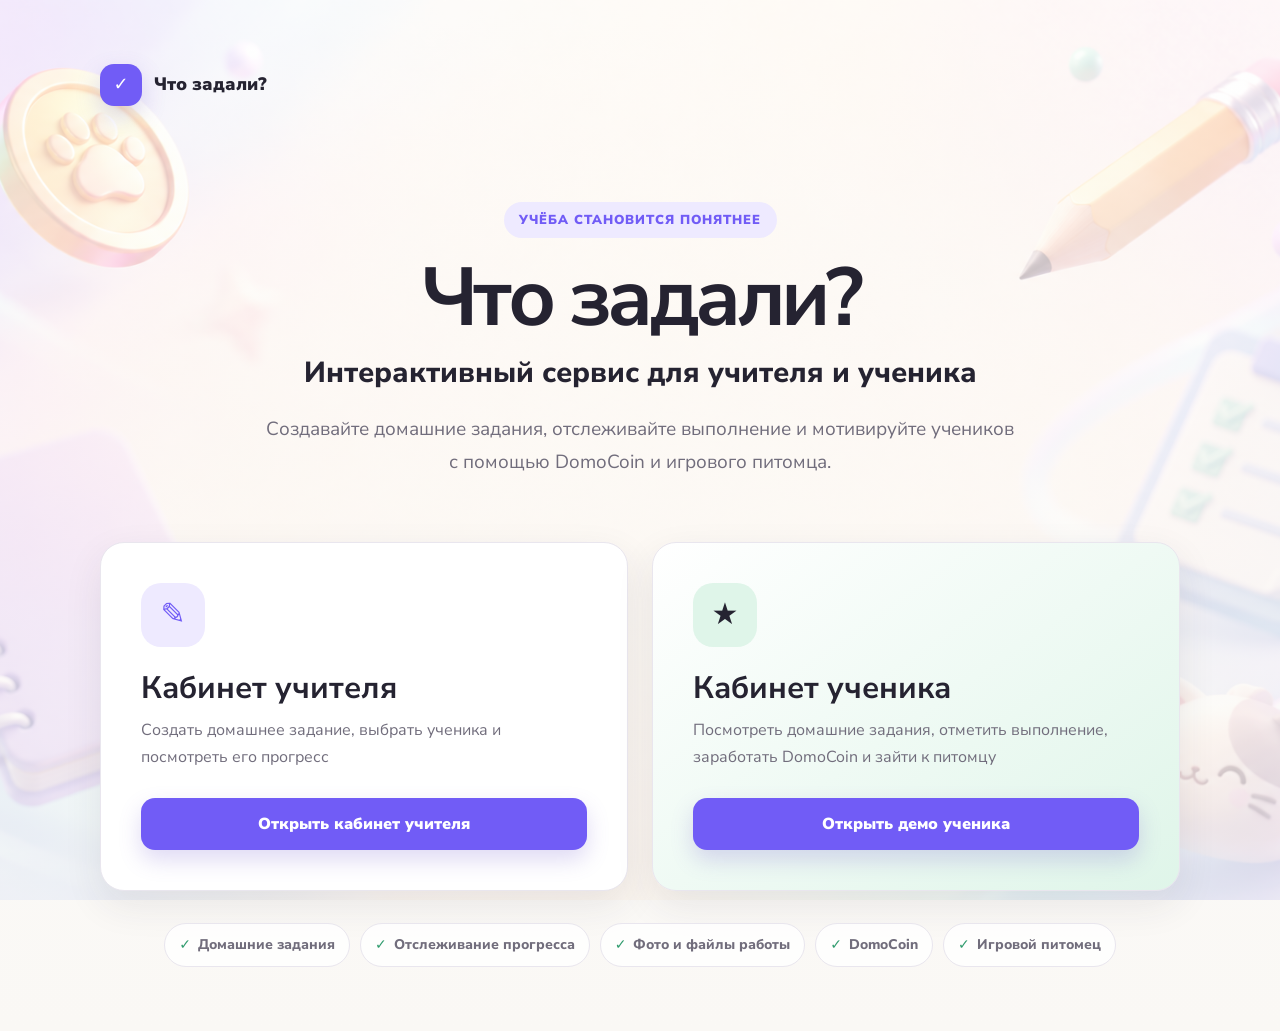
==== commit 48e71308: "Refresh student game experience" ====
--- a/index.html
+++ b/index.html
@@ -9,8 +9,9 @@
   <link href="https://fonts.googleapis.com/css2?family=Nunito+Sans:wght@400;600;700;800;900&display=swap" rel="stylesheet">
   <link rel="stylesheet" href="styles.css">
   <style>
-    .landing-page{min-height:100vh;padding:clamp(24px,5vw,72px) 20px;background:radial-gradient(circle at 15% 10%,var(--color-primary-light) 0,transparent 28%),radial-gradient(circle at 88% 18%,var(--color-mint) 0,transparent 24%),var(--color-background);overflow:hidden}
-    .landing-shell{width:min(1080px,100%);margin:0 auto}
+    .landing-page{position:relative;min-height:100vh;padding:clamp(24px,5vw,72px) 20px;background-image:url("assets/backgrounds/bg-main-soft.png");background-size:cover;background-position:center;background-repeat:no-repeat;background-attachment:fixed;overflow:hidden}
+    .landing-page:before{content:"";position:absolute;inset:0;background:linear-gradient(180deg,rgba(255,255,255,.68),rgba(250,248,245,.76));pointer-events:none}
+    .landing-shell{position:relative;z-index:1;width:min(1080px,100%);margin:0 auto}
     .landing-brand{display:inline-flex;align-items:center;gap:12px;color:var(--color-text);font-weight:900;font-size:18px;text-decoration:none}
     .landing-brand-mark{display:grid;place-items:center;width:42px;height:42px;border-radius:14px;color:#fff;background:var(--color-primary);box-shadow:0 10px 24px rgba(110,86,207,.24)}
     .landing-hero{text-align:center;padding:clamp(52px,8vw,96px) 0 clamp(38px,6vw,64px)}
@@ -32,7 +33,7 @@
     .landing-features{display:flex;flex-wrap:wrap;justify-content:center;gap:10px;margin:32px auto 0;padding:0;list-style:none}
     .landing-features li{display:flex;align-items:center;gap:7px;padding:10px 14px;border:1px solid var(--color-border);border-radius:999px;background:rgba(255,255,255,.82);color:var(--color-text-muted);font-size:14px;font-weight:800}
     .landing-features span{color:var(--color-success)}
-    @media(max-width:720px){.landing-page{padding:20px 16px 40px}.landing-hero{padding:52px 0 36px}.landing-cards{grid-template-columns:1fr}.landing-card{min-height:290px}.landing-action{width:100%}.landing-features{justify-content:flex-start}}
+    @media(max-width:720px){.landing-page{padding:20px 16px 40px;background-attachment:scroll}.landing-hero{padding:52px 0 36px}.landing-cards{grid-template-columns:1fr}.landing-card{min-height:290px}.landing-action{width:100%}.landing-features{justify-content:flex-start}}
     @media(prefers-reduced-motion:reduce){.landing-card,.landing-action{transition:none}}
   </style>
 </head>
@@ -57,7 +58,7 @@
           <div class="landing-card-icon" aria-hidden="true">★</div>
           <h2>Кабинет ученика</h2>
           <p>Посмотреть домашние задания, отметить выполнение, заработать DomoCoin и зайти к питомцу</p>
-          <a class="landing-action" href="student.html?id=student-1786866739611-kjg9m">Открыть демо ученика</a>
+          <a class="landing-action" href="student.html?id=student-170686739611-kjg9m">Открыть демо ученика</a>
         </article>
       </section>
       <ul class="landing-features" aria-label="Возможности сервиса">
--- a/styles.css
+++ b/styles.css
@@ -1,4 +1,4 @@
-@import url('https://fonts.googleapis.com/css2?family=Nunito+Sans:wght@400;600;700;800;900&display=swap');
+@import url('https://fonts.googleapis.com/css2?family=Baloo+2:wght@600;700;800&family=Nunito:wght@400;600;700;800;900&family=Nunito+Sans:wght@400;600;700;800;900&display=swap');
 
 :root{
   /* Brand and surfaces */
@@ -393,6 +393,11 @@
 .student-progress .progress{height:12px}
 .student-progress .progress span{width:50%}
 .student-game-cards{display:grid;grid-template-columns:1fr 1fr;gap:18px;margin:24px 0 34px}
+.student-pet-journey{position:relative;display:grid;grid-template-columns:auto 1fr;gap:20px;align-items:start;margin:24px 0 0;padding:25px 28px;border:1px solid rgba(113,92,246,.14);border-radius:var(--radius-xl);background:linear-gradient(135deg,var(--color-primary-subtle),var(--color-mint));box-shadow:var(--shadow-sm);overflow:hidden}
+.student-pet-journey:after{content:"";position:absolute;right:-44px;top:-54px;width:150px;height:150px;border-radius:50%;background:rgba(255,255,255,.45);pointer-events:none}
+.student-pet-journey-icon{position:relative;z-index:1;display:grid;place-items:center;width:54px;height:54px;border-radius:18px;background:var(--color-surface);color:var(--color-primary);font-size:25px;box-shadow:var(--shadow-sm)}
+.student-pet-journey h2{position:relative;z-index:1;margin:1px 0 8px;color:var(--color-text);font-size:24px;line-height:1.2}
+.student-pet-journey p{position:relative;z-index:1;margin:0;color:var(--color-text-muted);font-size:15px;line-height:1.65}
 .student-game-card{min-width:0;min-height:190px;border:1px solid rgba(255,255,255,.8);border-radius:24px;box-shadow:var(--shadow);overflow:hidden}
 .student-game-card h2{margin:3px 0 6px;font-size:25px}.student-game-card p{margin:0;color:var(--muted);font-size:14px}
 .wallet-card{display:flex;align-items:center;justify-content:space-between;gap:20px;padding:25px;background:linear-gradient(135deg,#fff8d9,#fffdf5)}
@@ -468,6 +473,7 @@
   .hero h1{font-size:28px}
   .student-progress{width:calc(100% - 24px);margin-left:12px}
   .student-game-cards{grid-template-columns:1fr;margin-top:20px}.student-game-card{min-height:170px}.wallet-card{padding:22px}.wallet-balance img{width:58px;height:58px}.wallet-balance strong{font-size:34px}
+  .student-pet-journey{grid-template-columns:1fr;gap:14px;padding:22px;margin-top:20px}.student-pet-journey-icon{width:48px;height:48px;border-radius:16px}.student-pet-journey h2{font-size:22px}.student-pet-journey p{font-size:14px}.student-pet-journey p br{display:none}
   .avatar-picker-grid{grid-template-columns:repeat(4,minmax(0,1fr));gap:9px}.avatar-picker-dialog{padding:20px}
   .task-grid{grid-template-columns:1fr}
   .fields{grid-template-columns:1fr}
@@ -693,4 +699,36 @@
   .homework-view-header{flex-direction:column}.homework-view-actions{width:100%;display:grid;grid-template-columns:1fr}.homework-view-actions button{width:100%}.homework-view-task{padding:15px}.homework-view-task-top{grid-template-columns:44px minmax(0,1fr)}.homework-view-task-top .hw-icon{width:44px;height:44px}.homework-view-task-top .status-badge{grid-column:1/-1;justify-self:start}.homework-resource{width:100%;margin-right:0;justify-content:center}
 }
 
+/* Student game experience */
+.student-page{position:relative;isolation:isolate;background-image:url("assets/backgrounds/bg-main-soft.png");background-size:cover;background-position:center top;background-repeat:no-repeat;background-attachment:fixed;font-family:"Nunito",var(--font-family)}
+.student-page:before{content:"";position:fixed;z-index:-1;inset:0;background:rgba(255,255,255,.5);pointer-events:none}
+.student-page h1,.student-page h2,.student-page h3{font-family:"Baloo 2","Nunito",sans-serif;font-weight:800}
+.student-shell,.student-missing{position:relative;z-index:1}
+.student-shell{max-width:1040px}
+.student-top{padding:10px 14px;border:1px solid rgba(255,255,255,.7);border-radius:var(--radius-xl);background:rgba(255,255,255,.72);box-shadow:var(--shadow-sm);backdrop-filter:blur(12px)}
+.hero{border:1px solid rgba(255,255,255,.35);box-shadow:0 22px 54px rgba(78,59,172,.22)}
+.hero h1{font-size:clamp(34px,5vw,48px);line-height:1.05}
+.student-mission{position:relative;display:grid;grid-template-columns:minmax(0,1fr) 190px;align-items:center;gap:26px;margin:24px 0;padding:30px 34px;border:1px solid rgba(255,255,255,.75);border-radius:30px;background:linear-gradient(125deg,rgba(255,242,201,.96),rgba(238,234,255,.95) 55%,rgba(223,245,233,.94));box-shadow:0 18px 44px rgba(72,57,132,.12);overflow:hidden}
+.student-mission:after{content:"";position:absolute;right:-40px;bottom:-70px;width:240px;height:240px;border-radius:50%;background:rgba(255,255,255,.38);pointer-events:none}
+.student-mission-copy,.student-mission-coin{position:relative;z-index:1}.student-mission h2{margin:4px 0 5px;color:var(--color-text);font-size:clamp(28px,4vw,38px);line-height:1.08}.student-mission-copy>p{margin:0;color:var(--color-text-muted);font-size:17px;font-weight:700}
+.student-mission-coin{display:grid;place-items:center}.student-mission-coin img{display:block;width:150px;height:150px;object-fit:contain;filter:drop-shadow(0 16px 18px rgba(125,94,23,.18));animation:mission-coin-in .55s ease both}
+.student-mission-route{display:flex;align-items:center;flex-wrap:wrap;gap:9px;margin-top:22px}.student-mission-route span{display:inline-flex;align-items:center;gap:7px;min-height:42px;padding:8px 12px;border:1px solid rgba(255,255,255,.8);border-radius:14px;background:rgba(255,255,255,.72);color:var(--color-text);font-size:13px;font-weight:900}.student-mission-route span img{width:25px;height:25px;object-fit:contain}.student-mission-route span b{color:var(--color-success);font-size:18px}.student-mission-route i{color:var(--color-primary);font-style:normal;font-size:20px;font-weight:900}
+.student-progress{border:1px solid rgba(255,255,255,.75);background:rgba(255,255,255,.9);backdrop-filter:blur(10px)}
+.student-pet-journey{display:block;margin-top:24px;padding:28px;border-color:rgba(113,92,246,.13);background:linear-gradient(135deg,rgba(248,246,255,.96),rgba(223,245,233,.94));box-shadow:var(--shadow-md)}
+.student-pet-journey h2{margin:0 0 18px;font-size:29px}.student-pet-journey>p{margin:18px 2px 0;text-align:center;font-size:15px}.student-pet-journey>p strong{color:var(--color-primary);font-weight:900}
+.student-journey-steps{position:relative;z-index:1;display:grid;grid-template-columns:repeat(3,minmax(0,1fr));gap:14px}.student-journey-steps article{position:relative;display:flex;align-items:center;flex-direction:column;justify-content:center;min-height:150px;padding:20px 14px;border:1px solid rgba(255,255,255,.9);border-radius:20px;background:rgba(255,255,255,.8);text-align:center;box-shadow:var(--shadow-sm)}.student-journey-steps img,.student-journey-symbol{display:grid;place-items:center;width:50px;height:50px;margin-bottom:9px;object-fit:contain;font-size:28px}.student-journey-steps strong{font-size:15px;line-height:1.3}.student-journey-steps em{color:var(--color-primary);font-style:normal}.student-journey-number{position:absolute;top:10px;left:10px;display:grid;place-items:center;width:25px;height:25px;border-radius:9px;background:var(--color-primary-light);color:var(--color-primary);font-size:12px;font-weight:900}
+.student-game-cards{gap:20px}.student-game-card{min-height:220px;background-color:rgba(255,255,255,.94);backdrop-filter:blur(8px)}
+.wallet-card{padding:30px;background:linear-gradient(135deg,rgba(255,242,201,.97),rgba(255,255,255,.95))}.wallet-card .game-card-copy p{max-width:210px;color:#76632a;font-size:15px;font-weight:800}.wallet-balance{gap:14px}.wallet-balance img{width:92px;height:92px;filter:drop-shadow(0 12px 13px rgba(125,94,23,.16))}.wallet-balance strong{font-family:"Baloo 2","Nunito",sans-serif;font-size:58px}.wallet-balance span{font-size:15px}
+.student-pet-card{grid-template-columns:48% 1fr}.student-pet-preview img{object-position:center}.student-pet-content{padding:24px}.student-pet-content>p{padding:6px 10px;border-radius:10px;background:rgba(255,255,255,.72);color:var(--color-primary);font-weight:900}.student-pet-button{min-height:48px;margin-top:16px;padding:10px 18px;border-radius:15px;font-size:14px;box-shadow:0 10px 22px var(--color-primary-shadow)}
+.tasks-title{align-items:flex-end}.tasks-title h2{margin-bottom:1px;font-size:32px}.tasks-title p{margin:0;color:var(--color-text-muted);font-size:14px;font-weight:800}
+.task-grid{gap:20px}.task-card{min-height:220px;padding:22px;border-width:1px;border-radius:24px;background:rgba(255,255,255,.94);backdrop-filter:blur(8px)}.task-type{width:54px;height:54px;border-radius:17px;font-size:27px}.status{padding:7px 10px;font-size:12px}.task-card.task-done{border-color:#a9dfc2;background:linear-gradient(145deg,rgba(226,246,235,.97),rgba(255,255,255,.94))}.task-card.task-done .status:before{content:"✓ ";font-weight:900}.done-btn:not(.checked){border-color:var(--color-primary);background:var(--color-primary);color:#fff;box-shadow:0 7px 16px var(--color-primary-shadow)}.done-btn:not(.checked):hover{background:var(--color-primary-hover)}
+@keyframes mission-coin-in{from{opacity:0;transform:rotate(-8deg) scale(.88)}to{opacity:1;transform:none}}
+
+@media (max-width:700px){
+  .student-page{padding:12px;background-attachment:scroll}.student-page:before{background:rgba(255,255,255,.57)}.student-top{padding:10px}.hero{padding:26px 21px}.hero h1{font-size:32px}
+  .student-mission{grid-template-columns:1fr;margin:16px 0 20px;padding:24px 20px;border-radius:24px}.student-mission-copy{text-align:center}.student-mission h2{font-size:30px}.student-mission-copy>p{font-size:15px}.student-mission-coin{grid-row:1;width:100px;margin:0 auto}.student-mission-coin img{width:96px;height:96px}.student-mission-route{justify-content:center;gap:7px}.student-mission-route i{transform:rotate(90deg)}.student-mission-route span{width:100%;justify-content:center;min-height:44px}
+  .student-progress{width:100%;margin-left:0}.student-pet-journey{padding:22px 17px}.student-pet-journey h2{text-align:center;font-size:25px}.student-journey-steps{grid-template-columns:1fr;gap:10px}.student-journey-steps article{min-height:104px;flex-direction:row;gap:12px;padding:16px 16px 16px 48px;text-align:left}.student-journey-steps img,.student-journey-symbol{flex:0 0 auto;width:44px;height:44px;margin:0}.student-pet-journey>p{text-align:left;font-size:14px}
+  .student-game-cards{grid-template-columns:1fr;gap:14px}.student-game-card{min-height:190px}.wallet-card{padding:23px}.wallet-balance img{width:70px;height:70px}.wallet-balance strong{font-size:46px}.student-pet-card{grid-template-columns:44% 1fr}.student-pet-content{padding:17px}.student-pet-button{width:100%;padding:9px 10px;text-align:center}.tasks-title{display:block}.tasks-title>span{display:block;margin-top:8px}.tasks-title h2{font-size:27px}.tasks-title p{font-size:13px}.task-grid{grid-template-columns:1fr}.task-card{min-height:210px}.task-type{width:50px;height:50px;font-size:25px}
+}
+
 @media (prefers-reduced-motion:reduce){html{scroll-behavior:auto}*,*::before,*::after{animation-duration:.01ms!important;animation-iteration-count:1!important;transition-duration:.01ms!important}}
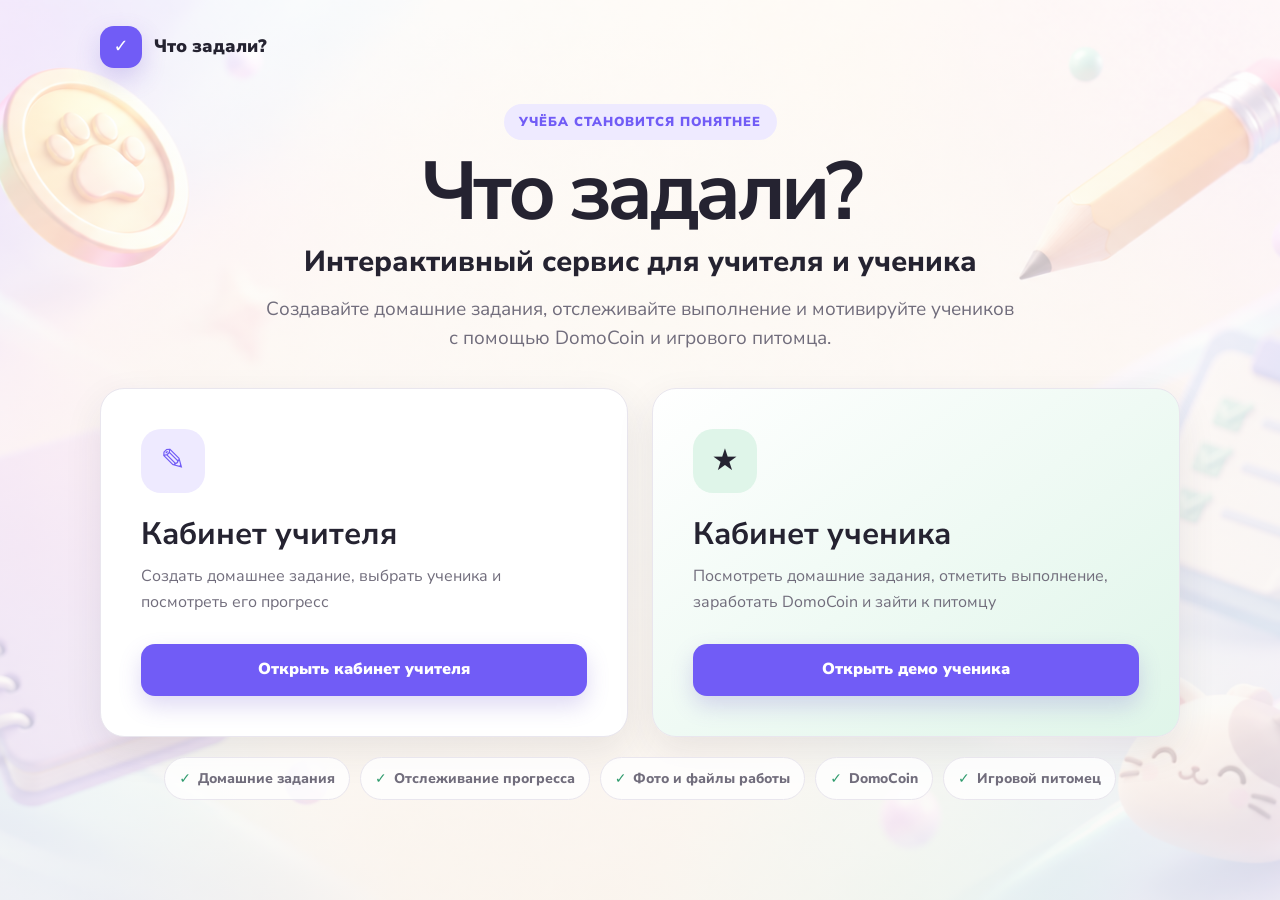
==== commit 7ae63461: "Final UI improvements and task icons" ====
--- a/index.html
+++ b/index.html
@@ -9,16 +9,16 @@
   <link href="https://fonts.googleapis.com/css2?family=Nunito+Sans:wght@400;600;700;800;900&display=swap" rel="stylesheet">
   <link rel="stylesheet" href="styles.css">
   <style>
-    .landing-page{position:relative;min-height:100vh;padding:clamp(24px,5vw,72px) 20px;background-image:url("assets/backgrounds/bg-main-soft.png");background-size:cover;background-position:center;background-repeat:no-repeat;background-attachment:fixed;overflow:hidden}
+    .landing-page{position:relative;min-height:100vh;padding:clamp(18px,2vw,30px) 20px 32px;background-image:url("assets/backgrounds/bg-main-soft.png");background-size:cover;background-position:center;background-repeat:no-repeat;background-attachment:fixed;overflow:hidden}
     .landing-page:before{content:"";position:absolute;inset:0;background:linear-gradient(180deg,rgba(255,255,255,.68),rgba(250,248,245,.76));pointer-events:none}
     .landing-shell{position:relative;z-index:1;width:min(1080px,100%);margin:0 auto}
     .landing-brand{display:inline-flex;align-items:center;gap:12px;color:var(--color-text);font-weight:900;font-size:18px;text-decoration:none}
     .landing-brand-mark{display:grid;place-items:center;width:42px;height:42px;border-radius:14px;color:#fff;background:var(--color-primary);box-shadow:0 10px 24px rgba(110,86,207,.24)}
-    .landing-hero{text-align:center;padding:clamp(52px,8vw,96px) 0 clamp(38px,6vw,64px)}
+    .landing-hero{text-align:center;padding:clamp(22px,3vw,36px) 0 clamp(24px,3vw,34px)}
     .landing-eyebrow{display:inline-flex;padding:8px 15px;border-radius:999px;color:var(--color-primary);background:var(--color-primary-light);font-size:13px;font-weight:900;letter-spacing:.08em;text-transform:uppercase}
-    .landing-hero h1{margin:20px 0 12px;color:var(--color-text);font-size:clamp(48px,8vw,82px);line-height:.98;letter-spacing:-.055em}
+    .landing-hero h1{margin:12px 0 8px;color:var(--color-text);font-size:clamp(48px,8vw,82px);line-height:.98;letter-spacing:-.055em}
     .landing-subtitle{margin:0;color:var(--color-text);font-size:clamp(21px,3vw,29px);font-weight:800}
-    .landing-description{max-width:750px;margin:18px auto 0;color:var(--color-text-muted);font-size:clamp(16px,2vw,19px);line-height:1.7}
+    .landing-description{max-width:750px;margin:10px auto 0;color:var(--color-text-muted);font-size:clamp(16px,2vw,19px);line-height:1.55}
     .landing-cards{display:grid;grid-template-columns:repeat(2,minmax(0,1fr));gap:24px}
     .landing-card{display:flex;flex-direction:column;min-height:330px;padding:clamp(26px,4vw,40px);border:1px solid var(--color-border);border-radius:var(--radius-xl);background:var(--color-surface);box-shadow:var(--shadow-md);transition:transform .22s ease,box-shadow .22s ease,border-color .22s ease}
     .landing-card:hover{transform:translateY(-5px);border-color:var(--color-primary-light);box-shadow:var(--shadow-lg)}
@@ -30,10 +30,10 @@
     .landing-action{display:inline-flex;align-items:center;justify-content:center;min-height:52px;margin-top:auto;padding:0 22px;border-radius:var(--radius-md);background:var(--color-primary);color:#fff;text-decoration:none;font-weight:900;box-shadow:0 10px 22px rgba(110,86,207,.22);transition:transform .18s ease,background .18s ease,box-shadow .18s ease}
     .landing-action:hover{transform:translateY(-2px);background:var(--color-primary-hover);box-shadow:0 14px 28px rgba(110,86,207,.28)}
     .landing-action:focus-visible{outline:3px solid var(--color-focus);outline-offset:3px}
-    .landing-features{display:flex;flex-wrap:wrap;justify-content:center;gap:10px;margin:32px auto 0;padding:0;list-style:none}
+    .landing-features{display:flex;flex-wrap:wrap;justify-content:center;gap:10px;margin:20px auto 0;padding:0;list-style:none}
     .landing-features li{display:flex;align-items:center;gap:7px;padding:10px 14px;border:1px solid var(--color-border);border-radius:999px;background:rgba(255,255,255,.82);color:var(--color-text-muted);font-size:14px;font-weight:800}
     .landing-features span{color:var(--color-success)}
-    @media(max-width:720px){.landing-page{padding:20px 16px 40px;background-attachment:scroll}.landing-hero{padding:52px 0 36px}.landing-cards{grid-template-columns:1fr}.landing-card{min-height:290px}.landing-action{width:100%}.landing-features{justify-content:flex-start}}
+    @media(max-width:720px){.landing-page{padding:16px 16px 36px;background-attachment:scroll}.landing-hero{padding:30px 0 28px}.landing-cards{grid-template-columns:1fr}.landing-card{min-height:290px}.landing-action{width:100%}.landing-features{justify-content:flex-start}}
     @media(prefers-reduced-motion:reduce){.landing-card,.landing-action{transition:none}}
   </style>
 </head>
--- a/styles.css
+++ b/styles.css
@@ -262,6 +262,7 @@
 .hw-icon{
   width:50px;height:50px;border-radius:15px;display:grid;place-items:center;font-size:24px
 }
+.hw-icon img{display:block;width:44px;height:44px;object-fit:contain;filter:drop-shadow(0 7px 8px rgba(58,45,104,.12))}
 .i-file{background:#fff1c8}.i-game{background:#e9e5ff}.i-brain{background:#dff7ea}.i-video{background:#dff0ff}
 .hw-card strong{display:block;margin-bottom:4px}
 .hw-card p{margin:0;color:var(--muted);font-size:14px}
@@ -328,9 +329,9 @@
 .teacher-avatar-editor{display:flex;align-items:center;gap:18px;margin:20px 0 14px}.teacher-avatar-preview{flex:0 0 auto;width:92px;height:92px;display:grid;place-items:center;overflow:hidden;border:4px solid #fff;border-radius:50%;background:#ffe4ad;box-shadow:0 8px 25px rgba(50,50,90,.14);font-size:40px}.teacher-avatar-preview img{width:100%;height:100%;display:block;object-fit:cover}.teacher-avatar-controls{display:flex;align-items:flex-start;flex-wrap:wrap;gap:8px}.teacher-avatar-controls small{flex-basis:100%;color:var(--muted)}.avatar-upload-button,.avatar-remove-button{display:inline-flex;align-items:center;justify-content:center;border-radius:11px;padding:9px 11px;font-size:13px;font-weight:800}.avatar-upload-button{cursor:pointer;background:var(--purple-soft);color:var(--purple)}.avatar-remove-button{border:1px solid var(--line);background:#fff;color:#6b7280}.profile-file-error{min-height:20px;margin-bottom:5px;color:#c93444;font-size:13px;font-weight:700}
 .modal-close{position:absolute;right:17px;top:15px;width:36px;height:36px;border:none;border-radius:12px;background:#f3f4f7;color:#6b7280;font-size:24px;line-height:1}
 .task-type-grid{display:grid;grid-template-columns:1fr 1fr;gap:10px}
-.task-type-option{display:flex;align-items:center;gap:12px;text-align:left;border:1px solid var(--line);background:white;border-radius:17px;padding:12px;color:var(--text)}
-.task-type-option:hover{border-color:#c8c0ff;background:#faf9ff}
-.task-type-option .hw-icon{width:44px;height:44px;flex:0 0 auto}
+.task-type-option{display:flex;align-items:center;gap:14px;min-height:78px;text-align:left;border:1px solid var(--line);background:white;border-radius:17px;padding:12px 15px;color:var(--text);transition:transform var(--transition-fast),border-color var(--transition-fast),background var(--transition-fast),box-shadow var(--transition-fast)}
+.task-type-option:hover{transform:translateY(-2px);border-color:#c8c0ff;background:#f8f6ff;box-shadow:0 9px 20px rgba(72,58,137,.09)}
+.task-type-image{display:grid;place-items:center;flex:0 0 auto;width:52px;height:52px}.task-type-image img{display:block;width:50px;height:50px;object-fit:contain;filter:drop-shadow(0 7px 8px rgba(58,45,104,.12))}.selected-type .task-type-image{width:42px;height:42px}.selected-type .task-type-image img{width:42px;height:42px}
 .selected-type{display:flex;align-items:center;gap:10px;color:var(--purple);font-size:14px;font-weight:800;margin-bottom:9px}
 .selected-type .hw-icon{width:38px;height:38px;border-radius:12px;font-size:19px}
 .form-field{margin-top:17px}
@@ -420,6 +421,7 @@
 }
 .task-top{display:flex;align-items:start;justify-content:space-between;gap:10px}
 .task-type{width:52px;height:52px;border-radius:16px;display:grid;place-items:center;font-size:25px}
+.task-type img{display:block;width:46px;height:46px;object-fit:contain;filter:drop-shadow(0 7px 8px rgba(58,45,104,.12))}
 .status{
   padding:7px 10px;border-radius:999px;background:#f4f5f8;color:#7c8290;
   font-size:12px;font-weight:800
@@ -728,7 +730,32 @@
   .student-page{padding:12px;background-attachment:scroll}.student-page:before{background:rgba(255,255,255,.57)}.student-top{padding:10px}.hero{padding:26px 21px}.hero h1{font-size:32px}
   .student-mission{grid-template-columns:1fr;margin:16px 0 20px;padding:24px 20px;border-radius:24px}.student-mission-copy{text-align:center}.student-mission h2{font-size:30px}.student-mission-copy>p{font-size:15px}.student-mission-coin{grid-row:1;width:100px;margin:0 auto}.student-mission-coin img{width:96px;height:96px}.student-mission-route{justify-content:center;gap:7px}.student-mission-route i{transform:rotate(90deg)}.student-mission-route span{width:100%;justify-content:center;min-height:44px}
   .student-progress{width:100%;margin-left:0}.student-pet-journey{padding:22px 17px}.student-pet-journey h2{text-align:center;font-size:25px}.student-journey-steps{grid-template-columns:1fr;gap:10px}.student-journey-steps article{min-height:104px;flex-direction:row;gap:12px;padding:16px 16px 16px 48px;text-align:left}.student-journey-steps img,.student-journey-symbol{flex:0 0 auto;width:44px;height:44px;margin:0}.student-pet-journey>p{text-align:left;font-size:14px}
-  .student-game-cards{grid-template-columns:1fr;gap:14px}.student-game-card{min-height:190px}.wallet-card{padding:23px}.wallet-balance img{width:70px;height:70px}.wallet-balance strong{font-size:46px}.student-pet-card{grid-template-columns:44% 1fr}.student-pet-content{padding:17px}.student-pet-button{width:100%;padding:9px 10px;text-align:center}.tasks-title{display:block}.tasks-title>span{display:block;margin-top:8px}.tasks-title h2{font-size:27px}.tasks-title p{font-size:13px}.task-grid{grid-template-columns:1fr}.task-card{min-height:210px}.task-type{width:50px;height:50px;font-size:25px}
-}
+  .student-game-cards{grid-template-columns:1fr;gap:14px}.student-game-card{min-height:190px}.wallet-card{padding:23px}.wallet-balance img{width:70px;height:70px}.wallet-balance strong{font-size:46px}.student-pet-card{grid-template-columns:44% 1fr}.student-pet-content{padding:17px}.student-pet-button{width:100%;padding:9px 10px;text-align:center}.tasks-title{display:block}.tasks-title>span{display:block;margin-top:8px}.tasks-title h2{font-size:27px}.tasks-title p{font-size:13px}.task-grid{grid-template-columns:1fr}.task-card{min-height:210px}.task-type{width:50px;height:50px;font-size:25px}.task-type img{width:44px;height:44px}
+}
+
+/* Student UI illustrations */
+.app{position:relative;isolation:isolate;background-image:url("assets/backgrounds/bg-main-soft.png");background-size:cover;background-position:center top;background-repeat:no-repeat;background-attachment:fixed}
+.app:before{content:"";position:fixed;z-index:-1;inset:0;background:rgba(255,255,255,.54);pointer-events:none}
+.sidebar{background:linear-gradient(180deg,rgba(255,255,255,.77),rgba(248,246,255,.73));backdrop-filter:blur(6px)}
+.teacher-heading{display:flex;align-items:center;gap:15px}.teacher-heading-art{display:block;width:68px;height:68px;object-fit:contain;filter:drop-shadow(0 9px 11px rgba(73,57,142,.13))}.teacher-heading .eyebrow{margin-bottom:3px}.teacher-heading h2{color:var(--color-text);text-shadow:0 1px 0 rgba(255,255,255,.8)}
+.homework-editor-panel{position:relative;border-color:rgba(225,220,252,.78);background:radial-gradient(circle at 4% 3%,rgba(221,214,255,.14),transparent 25%),radial-gradient(circle at 96% 96%,rgba(204,242,225,.12),transparent 28%),rgba(255,255,255,.62);box-shadow:0 24px 62px rgba(50,43,86,.15);backdrop-filter:blur(6px)}
+.homework-history-panel{border-color:rgba(222,217,249,.7);background:linear-gradient(155deg,rgba(248,249,255,.68),rgba(238,249,245,.64));box-shadow:0 22px 54px rgba(58,48,98,.13);backdrop-filter:blur(6px)}
+.homework-editor-panel .fields{padding:16px;border:1px solid rgba(214,208,242,.7);border-radius:18px;background:linear-gradient(135deg,rgba(251,249,255,.8),rgba(244,242,255,.7))}.homework-editor-panel .section-title{padding:12px 14px;border:1px solid rgba(199,231,216,.66);border-radius:17px;background:linear-gradient(135deg,rgba(247,255,251,.78),rgba(234,249,242,.68))}.homework-editor-panel .real-input{background:rgba(255,255,255,.94)}.homework-editor-panel .empty-state{border-color:rgba(205,200,225,.74);background:rgba(255,253,249,.72)}.homework-editor-panel .hw-card{background:rgba(255,255,255,.88);backdrop-filter:blur(5px)}
+.history-heading{padding-bottom:12px;border-bottom:1px solid rgba(113,92,246,.12)}.history-student strong{color:var(--color-text);font-size:16px}.history-stats{background:rgba(255,255,255,.66);box-shadow:inset 0 0 0 1px rgba(255,255,255,.7)}
+.history-student-view{display:flex;align-items:center;justify-content:center;gap:8px;min-height:44px;margin:0 0 12px;padding:9px 12px;border:1px solid rgba(255,255,255,.64);border-radius:14px;background:linear-gradient(135deg,var(--color-primary),var(--color-primary-gradient));color:#fff;font-size:13px;font-weight:900;box-shadow:0 9px 20px rgba(113,92,246,.2);transition:transform var(--transition-fast),box-shadow var(--transition-fast),background var(--transition-fast)}.history-student-view[hidden]{display:none}.history-student-view span{font-size:17px;line-height:1}.history-student-view:hover{transform:translateY(-1px);box-shadow:0 13px 25px rgba(113,92,246,.27)}
+.editor-footer-actions{grid-template-columns:auto 1fr}.editor-footer-actions .publish{justify-self:end}
+.homework-history-panel .homework-tab{border-color:rgba(207,203,227,.9);background:rgba(255,255,255,.8);box-shadow:0 6px 16px rgba(54,47,84,.055)}.homework-history-panel .homework-tab:hover{border-color:#cfc7ff;box-shadow:0 10px 22px rgba(67,54,122,.1)}.homework-history-panel .homework-tab.active{border-color:var(--color-primary);background:rgba(248,246,255,.98);box-shadow:0 0 0 3px rgba(113,92,246,.13),0 10px 22px rgba(67,54,122,.1)}.homework-history-panel .homework-state-complete{border-color:#b9e3cb;background:linear-gradient(135deg,rgba(226,246,235,.96),rgba(255,255,255,.9))}.homework-history-panel .homework-state-partial{border-color:#ead7a9;background:linear-gradient(135deg,rgba(255,240,213,.78),rgba(255,255,255,.9))}.homework-history-panel .homework-state-not-started,.homework-history-panel .homework-state-draft{background:linear-gradient(135deg,rgba(248,246,255,.94),rgba(255,255,255,.88))}
+.student-row{margin:4px 0;border-radius:16px}.student{gap:12px;padding:11px 9px}.avatar{width:40px;height:40px;font-size:14px;box-shadow:0 4px 11px rgba(60,50,100,.09)}.student-row:hover{transform:translateX(2px);border-color:#dcd5ff;background:rgba(248,246,255,.92);box-shadow:0 7px 16px rgba(60,50,100,.06)}.student-row.selected{border-color:#cec4ff;background:linear-gradient(135deg,rgba(238,234,255,.98),rgba(244,241,255,.94));box-shadow:inset 4px 0 0 var(--color-primary),0 8px 18px rgba(74,58,145,.08)}
+.add-student{min-height:46px;border:1px solid rgba(113,92,246,.12);border-radius:16px;background:rgba(238,234,255,.82);box-shadow:0 7px 16px rgba(71,57,131,.06);transition:transform var(--transition-fast),background var(--transition-fast),box-shadow var(--transition-fast)}.add-student:hover{transform:translateY(-1px);background:var(--color-primary-light);box-shadow:0 10px 20px rgba(71,57,131,.1)}
+.editor-empty{min-height:300px;align-content:start;padding:36px 28px 22px}.editor-empty img{display:block;width:118px;height:118px;margin:0 auto;object-fit:contain;filter:drop-shadow(0 14px 16px rgba(69,54,131,.14))}.editor-empty h3{margin:10px 0 5px;font-size:23px}.editor-empty p{font-weight:700}.editor-empty small{display:block;max-width:460px;margin:6px auto 0;color:var(--color-text-subtle);font-size:13px;line-height:1.45}
+.add-btn,.publish{box-shadow:0 10px 22px rgba(113,92,246,.22);transition:transform var(--transition-fast),background var(--transition-fast),box-shadow var(--transition-fast)}.add-btn:hover,.publish:hover{transform:translateY(-2px);box-shadow:0 14px 28px rgba(113,92,246,.28)}
+@media (max-width:980px){.app{background-attachment:scroll}.app:before{background:rgba(255,255,255,.58)}}
+@media (max-width:700px){.teacher-heading-art{width:58px;height:58px}.editor-empty{min-height:280px;padding:22px 12px}.editor-empty img{width:112px;height:112px}}
+
+.student-greeting-row{position:relative;z-index:1;display:flex;align-items:center;justify-content:space-between;gap:20px}.student-greeting-row h1{margin:0}.student-wave-hand{display:block;flex:0 0 auto;width:clamp(76px,10vw,112px);height:clamp(76px,10vw,112px);object-fit:contain;filter:drop-shadow(0 12px 14px rgba(51,40,114,.18));transform:rotate(4deg)}
+.student-mission-route span img{width:32px;height:32px;object-fit:contain;filter:drop-shadow(0 5px 6px rgba(58,45,104,.12))}
+.student-journey-steps img{display:block;width:82px;height:82px;margin-bottom:9px;object-fit:contain;filter:drop-shadow(0 10px 12px rgba(58,45,104,.14))}
+.student-mission{grid-template-columns:minmax(0,1fr) minmax(230px,300px)}.student-mission-copy>p{font-size:16px;line-height:1.65}.student-mission-copy>p strong{color:var(--color-primary);font-weight:900}.student-mission-art{position:relative;z-index:1;display:grid;place-items:center;align-self:stretch}.student-mission-art img{display:block;width:100%;max-width:290px;height:100%;max-height:260px;object-fit:contain;filter:drop-shadow(0 18px 20px rgba(58,45,104,.16))}
+@media (max-width:700px){.student-page{width:100%;max-width:100%;overflow-x:hidden}.student-shell{min-width:0;max-width:100%}.student-top-actions{grid-template-columns:minmax(0,1fr) minmax(0,1fr);min-width:0}.student-teacher-badge,.student-profile{min-width:0;overflow:hidden}.hero{padding:22px 19px}.hero h1{font-size:30px}.student-greeting-row{gap:12px}.student-wave-hand{width:76px;height:76px}.student-mission{grid-template-columns:1fr;min-width:0;max-width:100%}.student-mission-copy{min-width:0}.student-mission-copy>p{overflow-wrap:anywhere}.student-mission-art{grid-row:auto;width:100%;height:180px;margin:0 auto -10px}.student-mission-art img{max-width:210px;max-height:180px}.student-journey-steps article{min-height:112px}.student-journey-steps img{flex:0 0 auto;width:66px;height:66px;margin:0}}
 
 @media (prefers-reduced-motion:reduce){html{scroll-behavior:auto}*,*::before,*::after{animation-duration:.01ms!important;animation-iteration-count:1!important;transition-duration:.01ms!important}}
